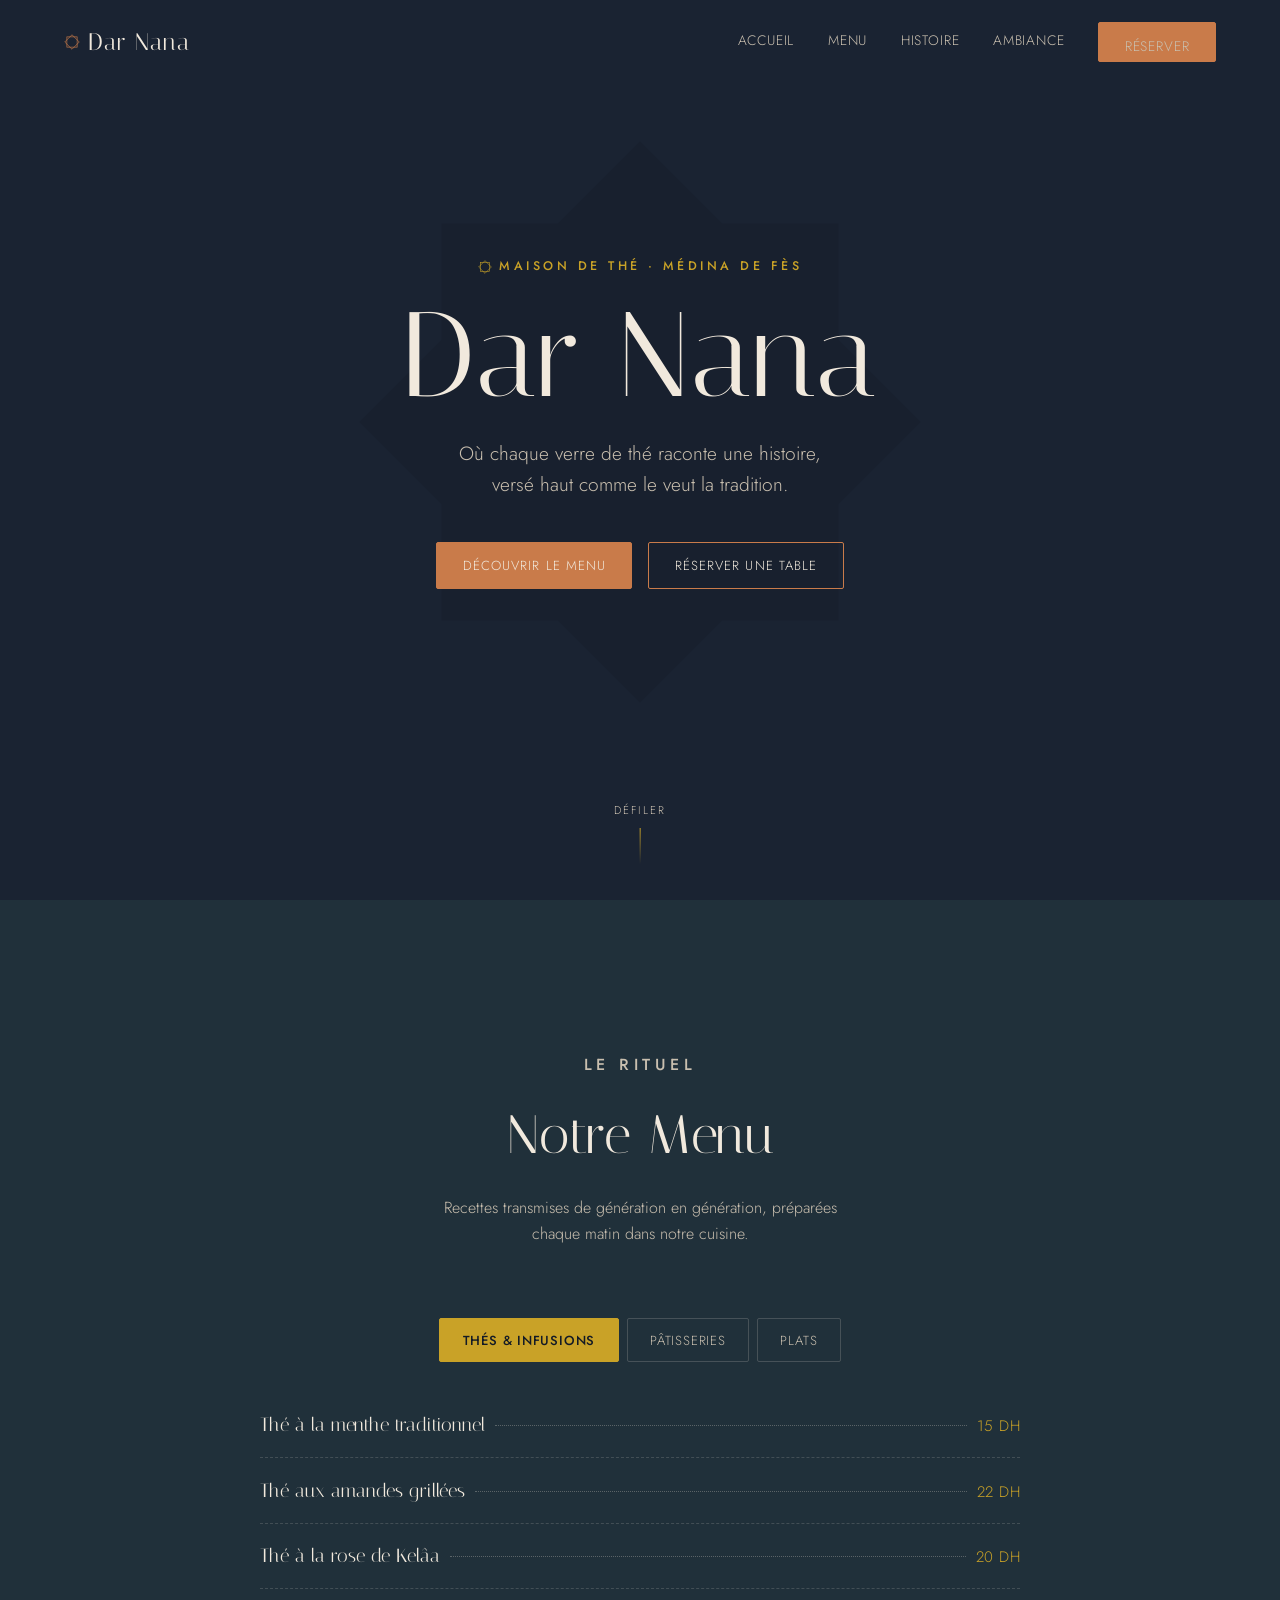
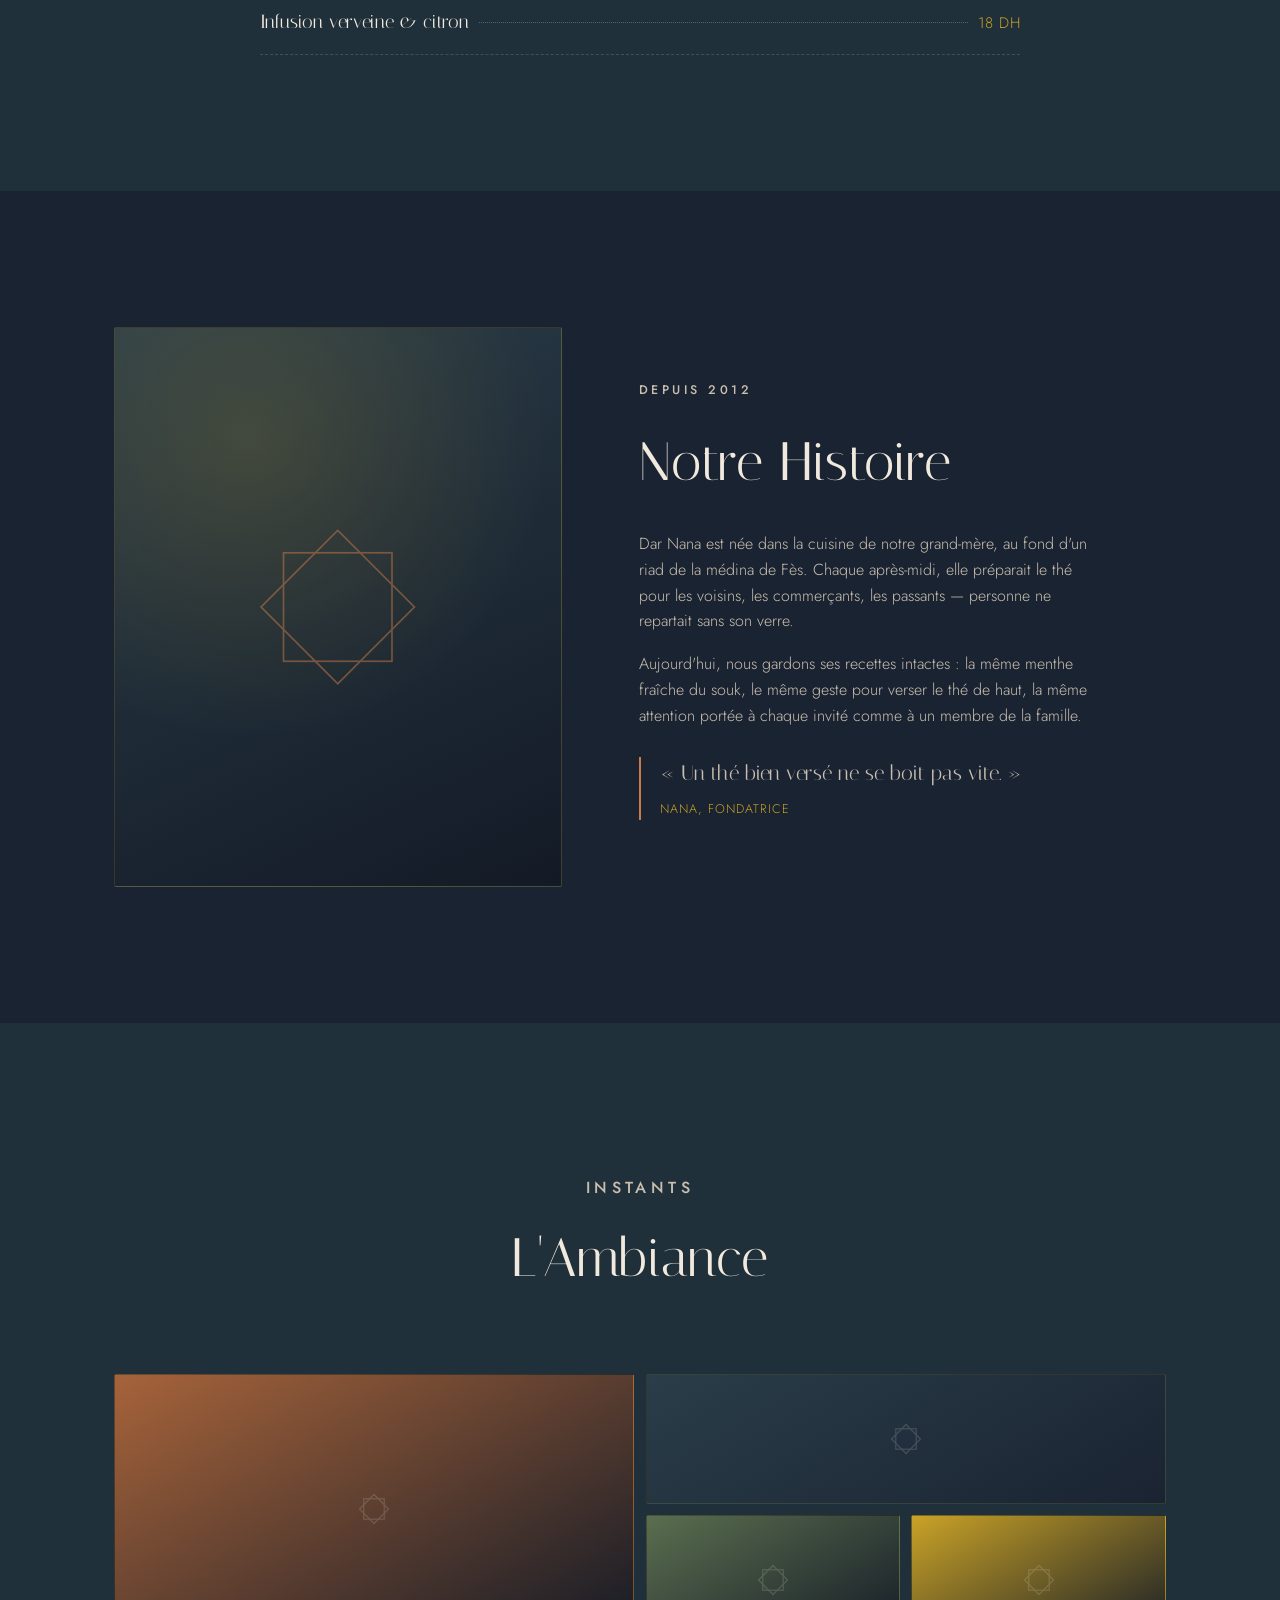
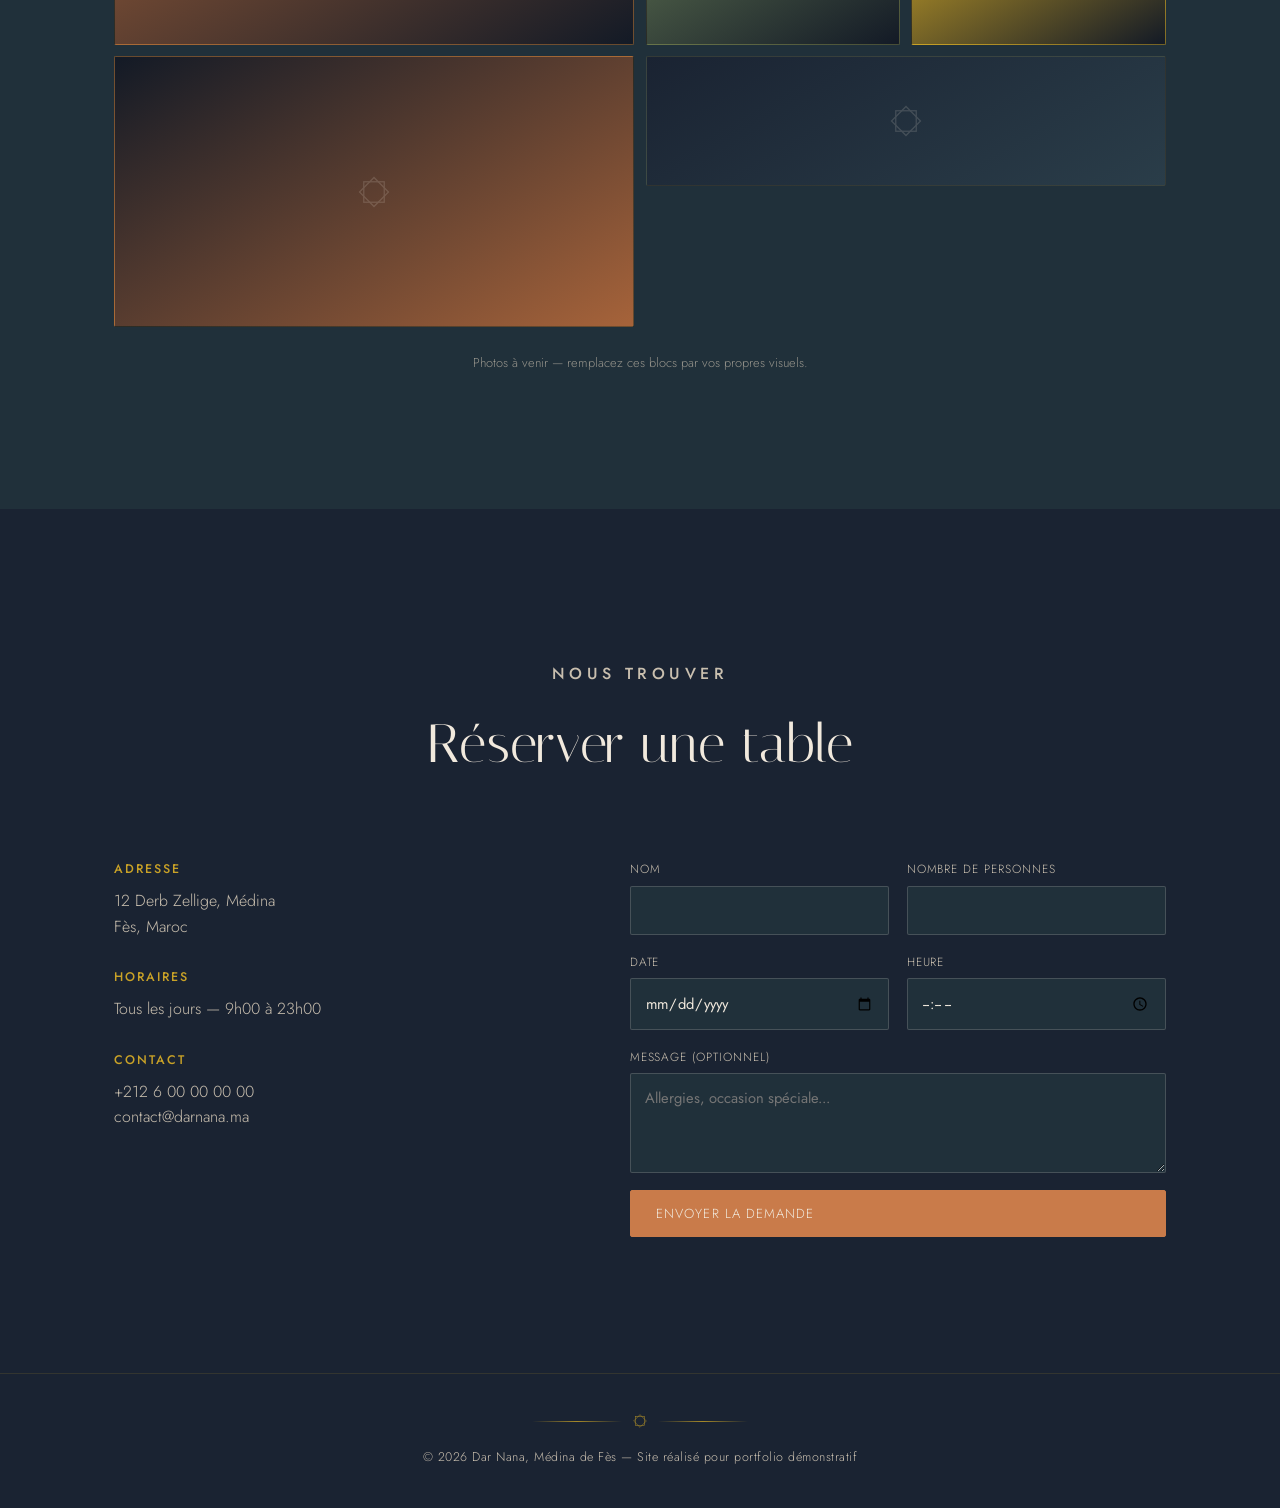
==== index.html @ 0805f4e6 "Rename Index.html to index.html" ====
<!DOCTYPE html>
<html lang="fr">
<head>
<meta charset="UTF-8">
<meta name="viewport" content="width=device-width, initial-scale=1.0">
<title>Dar Nana — Maison de thé, Fès</title>
<meta name="description" content="Dar Nana, maison de thé traditionnelle au cœur de la médina de Fès. Thés à la menthe, pâtisseries maison et plats marocains.">
<link rel="preconnect" href="https://fonts.googleapis.com">
<link rel="preconnect" href="https://fonts.gstatic.com" crossorigin>
<link href="https://fonts.googleapis.com/css2?family=Italiana&family=Jost:wght@300;400;500;600&display=swap" rel="stylesheet">
<link rel="stylesheet" href="cafe.css">
</head>
<body>

 
<svg width="0" height="0" style="position:absolute">
  <symbol id="star8" viewBox="0 0 100 100">
    <rect x="18" y="18" width="64" height="64"></rect>
    <rect x="18" y="18" width="64" height="64" transform="rotate(45 50 50)"></rect>
  </symbol>
</svg>

<header class="nav" id="nav">
  <a href="#accueil" class="nav__logo">
    <svg class="star8"><use href="#star8"></use></svg>
    Dar Nana
  </a>
  <nav class="nav__links" id="navLinks">
    <a href="#accueil">Accueil</a>
    <a href="#menu">Menu</a>
    <a href="#histoire">Histoire</a>
    <a href="#ambiance">Ambiance</a>
    <a href="#contact" class="btn btn--solid">Réserver</a>
  </nav>
  <button class="nav__toggle" id="navToggle" aria-label="Ouvrir le menu" aria-expanded="false">
    <span></span><span></span><span></span>
  </button>
</header>

<main>

  <!-- HERO -->
  <section class="hero" id="accueil">
    <svg class="hero__star"><use href="#star8"></use></svg>
    <div class="hero__content">
      <p class="eyebrow"><svg class="star8"><use href="#star8"></use></svg> Maison de thé · Médina de Fès</p>
      <h1>Dar Nana</h1>
      <p class="hero__sub">Où chaque verre de thé raconte une histoire, versé haut comme le veut la tradition.</p>
      <div class="hero__actions">
        <a href="#menu" class="btn btn--solid">Découvrir le menu</a>
        <a href="#contact" class="btn">Réserver une table</a>
      </div>
    </div>
    <div class="scroll-cue">
      <span>Défiler</span>
      <span class="scroll-cue__line"></span>
    </div>
  </section>

  <!-- MENU -->
  <section class="menu" id="menu">
    <div class="wrap">
      <div class="section-head reveal">
        <p class="eyebrow">Le Rituel</p>
        <h2>Notre Menu</h2>
        <p>Recettes transmises de génération en génération, préparées chaque matin dans notre cuisine.</p>
      </div>

      <div class="menu__tabs reveal" role="tablist">
        <button class="menu__tab is-active" data-tab="thes">Thés &amp; Infusions</button>
        <button class="menu__tab" data-tab="patisseries">Pâtisseries</button>
        <button class="menu__tab" data-tab="plats">Plats</button>
      </div>

      <div class="menu__panel is-active reveal" data-panel="thes">
        <div class="menu__item">
          <span class="menu__item-name">Thé à la menthe traditionnel</span>
          <span class="menu__item-leader"></span>
          <span class="menu__item-price">15 DH</span>
        </div>
        <div class="menu__item">
          <span class="menu__item-name">Thé aux amandes grillées</span>
          <span class="menu__item-leader"></span>
          <span class="menu__item-price">22 DH</span>
        </div>
        <div class="menu__item">
          <span class="menu__item-name">Thé à la rose de Kelâa</span>
          <span class="menu__item-leader"></span>
          <span class="menu__item-price">20 DH</span>
        </div>
        <div class="menu__item">
          <span class="menu__item-name">Infusion verveine &amp; citron</span>
          <span class="menu__item-leader"></span>
          <span class="menu__item-price">18 DH</span>
        </div>
      </div>

      <div class="menu__panel" data-panel="patisseries">
        <div class="menu__item">
          <span class="menu__item-name">Cornes de gazelle (x3)</span>
          <span class="menu__item-leader"></span>
          <span class="menu__item-price">25 DH</span>
        </div>
        <div class="menu__item">
          <span class="menu__item-name">Chebakia au miel</span>
          <span class="menu__item-leader"></span>
          <span class="menu__item-price">20 DH</span>
        </div>
        <div class="menu__item">
          <span class="menu__item-name">Sellou maison</span>
          <span class="menu__item-leader"></span>
          <span class="menu__item-price">22 DH</span>
        </div>
        <div class="menu__item">
          <span class="menu__item-name">Briouates aux amandes</span>
          <span class="menu__item-leader"></span>
          <span class="menu__item-price">24 DH</span>
        </div>
      </div>

      <div class="menu__panel" data-panel="plats">
        <div class="menu__item">
          <span class="menu__item-name">Tagine d'agneau aux pruneaux</span>
          <span class="menu__item-leader"></span>
          <span class="menu__item-price">95 DH</span>
          <span class="menu__item-desc">Mijoté lentement avec amandes et cannelle</span>
        </div>
        <div class="menu__item">
          <span class="menu__item-name">Pastilla au poulet</span>
          <span class="menu__item-leader"></span>
          <span class="menu__item-price">80 DH</span>
        </div>
        <div class="menu__item">
          <span class="menu__item-name">Couscous royal</span>
          <span class="menu__item-leader"></span>
          <span class="menu__item-price">90 DH</span>
          <span class="menu__item-desc">Disponible le vendredi</span>
        </div>
        <div class="menu__item">
          <span class="menu__item-name">Harira traditionnelle</span>
          <span class="menu__item-leader"></span>
          <span class="menu__item-price">35 DH</span>
        </div>
      </div>
    </div>
  </section>

  <!-- ABOUT -->
  <section class="about" id="histoire">
    <div class="wrap about__grid">
      <div class="about__art reveal">
        <svg class="star8"><use href="#star8"></use></svg>
      </div>
      <div class="reveal">
        <p class="eyebrow about__eyebrow">Depuis 2012</p>
        <h2>Notre Histoire</h2>
        <p>Dar Nana est née dans la cuisine de notre grand-mère, au fond d'un riad de la médina de Fès. Chaque après-midi, elle préparait le thé pour les voisins, les commerçants, les passants — personne ne repartait sans son verre.</p>
        <p>Aujourd'hui, nous gardons ses recettes intactes : la même menthe fraîche du souk, le même geste pour verser le thé de haut, la même attention portée à chaque invité comme à un membre de la famille.</p>
        <p class="about__quote">« Un thé bien versé ne se boit pas vite. »
          <span>Nana, fondatrice</span>
        </p>
      </div>
    </div>
  </section>

  <!-- GALLERY -->
  <section class="gallery" id="ambiance">
    <div class="wrap">
      <div class="section-head reveal">
        <p class="eyebrow">Instants</p>
        <h2>L'Ambiance</h2>
      </div>
      <div class="gallery__grid reveal">
        <div class="gallery__item gallery__item--1">
          <svg class="star8"><use href="#star8"></use></svg>
          <span class="gallery__caption">Le patio</span>
        </div>
        <div class="gallery__item gallery__item--2">
          <svg class="star8"><use href="#star8"></use></svg>
          <span class="gallery__caption">Service du thé</span>
        </div>
        <div class="gallery__item gallery__item--3">
          <svg class="star8"><use href="#star8"></use></svg>
          <span class="gallery__caption">Menthe fraîche</span>
        </div>
        <div class="gallery__item gallery__item--4">
          <svg class="star8"><use href="#star8"></use></svg>
          <span class="gallery__caption">Plateau de cuivre</span>
        </div>
        <div class="gallery__item gallery__item--5">
          <svg class="star8"><use href="#star8"></use></svg>
          <span class="gallery__caption">Coin lecture</span>
        </div>
        <div class="gallery__item gallery__item--6">
          <svg class="star8"><use href="#star8"></use></svg>
          <span class="gallery__caption">Pâtisseries du jour</span>
        </div>
      </div>
      <p class="gallery__note">Photos à venir — remplacez ces blocs par vos propres visuels.</p>
    </div>
  </section>

  <!-- CONTACT -->
  <section class="contact" id="contact">
    <div class="wrap">
      <div class="section-head reveal">
        <p class="eyebrow">Nous trouver</p>
        <h2>Réserver une table</h2>
      </div>
      <div class="contact__grid reveal">
        <div>
          <div class="info-row">
            <h3>Adresse</h3>
            <p>12 Derb Zellige, Médina<br>Fès, Maroc</p>
          </div>
          <div class="info-row">
            <h3>Horaires</h3>
            <p>Tous les jours — 9h00 à 23h00</p>
          </div>
          <div class="info-row">
            <h3>Contact</h3>
            <p>+212 6 00 00 00 00<br>contact@darnana.ma</p>
          </div>
        </div>

        <form class="form-grid" id="reserveForm">
          <div class="form-row">
            <div class="field">
              <label for="name">Nom</label>
              <input type="text" id="name" name="name" required>
            </div>
            <div class="field">
              <label for="guests">Nombre de personnes</label>
              <input type="number" id="guests" name="guests" min="1" max="20" required>
            </div>
          </div>
          <div class="form-row">
            <div class="field">
              <label for="date">Date</label>
              <input type="date" id="date" name="date" required>
            </div>
            <div class="field">
              <label for="time">Heure</label>
              <input type="time" id="time" name="time" required>
            </div>
          </div>
          <div class="field">
            <label for="message">Message (optionnel)</label>
            <textarea id="message" name="message" placeholder="Allergies, occasion spéciale..."></textarea>
          </div>
          <button type="submit" class="btn btn--solid">Envoyer la demande</button>
          <p class="form-msg" id="formMsg">Merci ! Votre demande a bien été reçue, nous vous recontacterons rapidement.</p>
        </form>
      </div>
    </div>
  </section>

</main>

<footer>
  <div class="star-divider">
    <svg class="star8"><use href="#star8"></use></svg>
  </div>
  <p>© 2026 Dar Nana, Médina de Fès — Site réalisé pour portfolio démonstratif</p>
</footer>

<script src="cafe.js"></script>
</body>
</html>
---- cafe.css ----
/* ============================================
   DAR NANA — Maison de thé, Fès
   Design system: riad de nuit — encre profonde,
   lanternes de cuivre, étoile zellige khatim.
   ============================================ */

:root {
  /* Color tokens */
  --ink: #1A2332;
  --ink-deep: #131A26;
  --surface: #20303A;
  --surface-light: #2A3D49;
  --cream: #F1E9DD;
  --cream-dim: #C9BFAF;
  --terracotta: #C97B4A;
  --terracotta-dim: #A6633A;
  --gold: #C9A227;
  --mint: #8FAE8B;

  /* Type tokens */
  --font-display: 'Italiana', serif;
  --font-body: 'Jost', sans-serif;

  /* Layout tokens */
  --max-w: 1180px;
  --gutter: clamp(1.25rem, 5vw, 4rem);
  --radius: 2px;

  /* Motion */
  --ease: cubic-bezier(0.22, 1, 0.36, 1);
}

/* ---------- Reset ---------- */
*, *::before, *::after { box-sizing: border-box; }
html { scroll-behavior: smooth; }
body, h1, h2, h3, p, figure { margin: 0; }
img { max-width: 100%; display: block; }
a { color: inherit; text-decoration: none; }
ul { list-style: none; margin: 0; padding: 0; }
button { font: inherit; cursor: pointer; }

@media (prefers-reduced-motion: reduce) {
  html { scroll-behavior: auto; }
  *, *::before, *::after { animation-duration: 0.01ms !important; transition-duration: 0.01ms !important; }
}

body {
  background: var(--ink);
  color: var(--cream);
  font-family: var(--font-body);
  font-weight: 300;
  line-height: 1.6;
  -webkit-font-smoothing: antialiased;
}

:focus-visible {
  outline: 2px solid var(--gold);
  outline-offset: 3px;
}

.wrap {
  max-width: var(--max-w);
  margin-inline: auto;
  padding-inline: var(--gutter);
}

.eyebrow {
  display: inline-flex;
  align-items: center;
  gap: 0.6em;
  font-size: 0.78rem;
  letter-spacing: 0.28em;
  text-transform: uppercase;
  color: var(--gold);
  font-weight: 500;
}

h1, h2, h3 {
  font-family: var(--font-display);
  font-weight: 400;
  letter-spacing: 0.01em;
}

h2 {
  font-size: clamp(2.1rem, 4.5vw, 3.4rem);
  color: var(--cream);
}

.section-head {
  text-align: center;
  margin-bottom: clamp(2.5rem, 6vw, 4.5rem);
}
.section-head .eyebrow { justify-content: center; margin-bottom: 0.9rem; }
.section-head p {
  max-width: 46ch;
  margin: 1rem auto 0;
  color: var(--cream-dim);
  font-size: 1rem;
}

/* ---------- Zellige star symbol ---------- */
.star8 {
  width: 14px;
  height: 14px;
  fill: none;
  stroke: currentColor;
  stroke-width: 4;
  flex-shrink: 0;
}

.star-divider {
  display: flex;
  align-items: center;
  justify-content: center;
  gap: 0.7rem;
  color: var(--gold);
  opacity: 0.8;
  margin: 0 auto;
}
.star-divider::before,
.star-divider::after {
  content: "";
  height: 1px;
  width: clamp(40px, 8vw, 90px);
  background: linear-gradient(90deg, transparent, currentColor, transparent);
}

/* ---------- Nav ---------- */
.nav {
  position: fixed;
  inset: 0 0 auto 0;
  z-index: 100;
  display: flex;
  align-items: center;
  justify-content: space-between;
  padding: 1.4rem var(--gutter);
  transition: background 0.4s var(--ease), padding 0.4s var(--ease), box-shadow 0.4s var(--ease);
}
.nav.is-scrolled {
  background: rgba(19, 26, 38, 0.92);
  backdrop-filter: blur(10px);
  padding-block: 0.9rem;
  box-shadow: 0 1px 0 rgba(201, 162, 39, 0.18);
}

.nav__logo {
  font-family: var(--font-display);
  font-size: 1.5rem;
  letter-spacing: 0.04em;
  display: flex;
  align-items: center;
  gap: 0.5rem;
  color: var(--cream);
}
.nav__logo .star8 { color: var(--terracotta); width: 16px; height: 16px; }

.nav__links {
  display: flex;
  align-items: center;
  gap: 2.1rem;
}
.nav__links a {
  font-size: 0.86rem;
  letter-spacing: 0.06em;
  text-transform: uppercase;
  color: var(--cream-dim);
  position: relative;
  padding-bottom: 4px;
  transition: color 0.3s;
}
.nav__links a:hover { color: var(--cream); }
.nav__links a::after {
  content: "";
  position: absolute;
  left: 0; right: 0; bottom: 0;
  height: 1px;
  background: var(--gold);
  transform: scaleX(0);
  transform-origin: right;
  transition: transform 0.35s var(--ease);
}
.nav__links a:hover::after { transform: scaleX(1); transform-origin: left; }

.btn {
  display: inline-flex;
  align-items: center;
  gap: 0.5rem;
  padding: 0.75rem 1.6rem;
  font-size: 0.82rem;
  letter-spacing: 0.08em;
  text-transform: uppercase;
  border: 1px solid var(--terracotta);
  color: var(--cream);
  background: transparent;
  border-radius: var(--radius);
  transition: background 0.35s var(--ease), color 0.35s var(--ease), border-color 0.35s var(--ease);
}
.btn:hover { background: var(--terracotta); }
.btn--solid {
  background: var(--terracotta);
  border-color: var(--terracotta);
}
.btn--solid:hover { background: var(--terracotta-dim); border-color: var(--terracotta-dim); }

.nav__toggle {
  display: none;
  flex-direction: column;
  gap: 5px;
  background: none;
  border: none;
  padding: 6px;
}
.nav__toggle span {
  width: 22px;
  height: 1.5px;
  background: var(--cream);
  transition: transform 0.3s, opacity 0.3s;
}
.nav.is-open .nav__toggle span:nth-child(1) { transform: translateY(6.5px) rotate(45deg); }
.nav.is-open .nav__toggle span:nth-child(2) { opacity: 0; }
.nav.is-open .nav__toggle span:nth-child(3) { transform: translateY(-6.5px) rotate(-45deg); }

/* ---------- Hero ---------- */
.hero {
  position: relative;
  min-height: 100vh;
  display: flex;
  flex-direction: column;
  align-items: center;
  justify-content: center;
  text-align: center;
  overflow: hidden;
  padding-top: 5rem;
}

.hero__star {
  position: absolute;
  width: min(70vw, 620px);
  height: min(70vw, 620px);
  color: var(--gold);
  opacity: 0.07;
  stroke-width: 1.2;
  animation: spin 90s linear infinite;
  pointer-events: none;
}
@keyframes spin { to { transform: rotate(360deg); } }

.hero__content { position: relative; z-index: 1; }
.hero .eyebrow { justify-content: center; margin-bottom: 1.4rem; }

.hero h1 {
  font-size: clamp(3.4rem, 11vw, 7.5rem);
  line-height: 0.95;
  color: var(--cream);
}

.hero__sub {
  margin: 1.6rem auto 2.6rem;
  max-width: 36ch;
  color: var(--cream-dim);
  font-size: clamp(1rem, 1.6vw, 1.2rem);
}

.hero__actions {
  display: flex;
  gap: 1rem;
  justify-content: center;
  flex-wrap: wrap;
}

.scroll-cue {
  position: absolute;
  bottom: clamp(1.5rem, 4vh, 3rem);
  left: 50%;
  transform: translateX(-50%);
  display: flex;
  flex-direction: column;
  align-items: center;
  gap: 0.5rem;
  font-size: 0.7rem;
  letter-spacing: 0.2em;
  text-transform: uppercase;
  color: var(--cream-dim);
}
.scroll-cue__line {
  width: 1px;
  height: 36px;
  background: linear-gradient(var(--gold), transparent);
  animation: pulse-line 2.4s ease-in-out infinite;
}
@keyframes pulse-line { 0%, 100% { opacity: 0.3; } 50% { opacity: 1; } }

/* ---------- Reveal ---------- */
.reveal {
  opacity: 0;
  transform: translateY(28px);
  transition: opacity 0.8s var(--ease), transform 0.8s var(--ease);
}
.reveal.is-visible { opacity: 1; transform: translateY(0); }

/* ---------- Sections ---------- */
section { padding-block: clamp(5rem, 11vw, 8.5rem); }

/* ---------- Menu ---------- */
.menu { background: var(--surface); }

.menu__tabs {
  display: flex;
  justify-content: center;
  gap: 0.5rem;
  flex-wrap: wrap;
  margin-bottom: 3rem;
}
.menu__tab {
  background: none;
  border: 1px solid rgba(241, 233, 221, 0.18);
  color: var(--cream-dim);
  padding: 0.65rem 1.4rem;
  font-size: 0.82rem;
  letter-spacing: 0.06em;
  text-transform: uppercase;
  border-radius: var(--radius);
  transition: all 0.3s var(--ease);
}
.menu__tab:hover { border-color: var(--gold); color: var(--cream); }
.menu__tab.is-active {
  background: var(--gold);
  border-color: var(--gold);
  color: var(--ink-deep);
  font-weight: 500;
}

.menu__panel {
  display: none;
  max-width: 760px;
  margin-inline: auto;
}
.menu__panel.is-active {
  display: grid;
  gap: 1.1rem;
  animation: fade-in 0.5s var(--ease);
}
@keyframes fade-in { from { opacity: 0; transform: translateY(8px); } to { opacity: 1; transform: translateY(0); } }

.menu__item {
  display: flex;
  align-items: baseline;
  gap: 0.6rem;
  padding-bottom: 1.05rem;
  border-bottom: 1px dashed rgba(241, 233, 221, 0.16);
}
.menu__item-name {
  font-family: var(--font-display);
  font-size: 1.18rem;
  color: var(--cream);
}
.menu__item-leader {
  flex: 1;
  border-bottom: 1px dotted rgba(241, 233, 221, 0.28);
  transform: translateY(-5px);
}
.menu__item-price {
  font-size: 0.95rem;
  color: var(--gold);
  letter-spacing: 0.03em;
  white-space: nowrap;
}
.menu__item-desc {
  flex-basis: 100%;
  font-size: 0.85rem;
  color: var(--cream-dim);
  margin-top: -0.5rem;
}

/* ---------- About ---------- */
.about__grid {
  display: grid;
  grid-template-columns: 0.85fr 1fr;
  gap: clamp(2rem, 6vw, 5rem);
  align-items: center;
}

.about__art {
  position: relative;
  aspect-ratio: 4 / 5;
  border-radius: var(--radius);
  background:
    radial-gradient(circle at 30% 20%, rgba(201, 162, 39, 0.18), transparent 55%),
    linear-gradient(155deg, var(--surface-light), var(--ink-deep));
  display: flex;
  align-items: center;
  justify-content: center;
  border: 1px solid rgba(201, 162, 39, 0.22);
}
.about__art .star8 {
  width: 38%;
  height: 38%;
  color: var(--terracotta);
  opacity: 0.5;
  stroke-width: 1;
}

.about__eyebrow { margin-bottom: 1rem; }
.about h2 { margin-bottom: 1.6rem; }
.about p {
  color: var(--cream-dim);
  margin-bottom: 1.1rem;
  max-width: 52ch;
}
.about__quote {
  margin-top: 1.8rem;
  padding-left: 1.2rem;
  border-left: 2px solid var(--terracotta);
  font-family: var(--font-display);
  font-size: 1.3rem;
  color: var(--cream);
  font-style: normal;
}
.about__quote span {
  display: block;
  margin-top: 0.6rem;
  font-family: var(--font-body);
  font-size: 0.78rem;
  letter-spacing: 0.08em;
  text-transform: uppercase;
  color: var(--gold);
}

/* ---------- Gallery ---------- */
.gallery { background: var(--surface); }
.gallery__grid {
  display: grid;
  grid-template-columns: repeat(4, 1fr);
  grid-auto-rows: 130px;
  grid-auto-flow: dense;
  gap: 0.7rem;
}
.gallery__item {
  position: relative;
  overflow: hidden;
  border-radius: var(--radius);
  display: flex;
  align-items: center;
  justify-content: center;
  border: 1px solid rgba(201, 162, 39, 0.12);
}
.gallery__item .star8 {
  width: 32px; height: 32px;
  color: var(--cream);
  opacity: 0.16;
  transition: transform 0.6s var(--ease), opacity 0.6s var(--ease);
}
.gallery__item:hover .star8 { transform: rotate(45deg) scale(1.25); opacity: 0.3; }

.gallery__item--1 { grid-column: span 2; grid-row: span 2; background: linear-gradient(150deg, var(--terracotta-dim), var(--ink-deep)); }
.gallery__item--2 { grid-column: span 2; background: linear-gradient(150deg, var(--surface-light), var(--ink)); }
.gallery__item--3 { grid-column: span 1; background: linear-gradient(150deg, #5B6E4F, var(--ink-deep)); }
.gallery__item--4 { grid-column: span 1; background: linear-gradient(150deg, var(--gold), var(--ink-deep)); }
.gallery__item--5 { grid-column: span 2; grid-row: span 2; background: linear-gradient(150deg, var(--ink-deep), var(--terracotta-dim)); }
.gallery__item--6 { grid-column: span 2; background: linear-gradient(150deg, var(--ink), var(--surface-light)); }

.gallery__caption {
  position: absolute;
  bottom: 0.7rem;
  left: 0.9rem;
  font-size: 0.74rem;
  letter-spacing: 0.06em;
  text-transform: uppercase;
  color: var(--cream-dim);
  opacity: 0;
  transform: translateY(6px);
  transition: all 0.35s var(--ease);
}
.gallery__item:hover .gallery__caption { opacity: 1; transform: translateY(0); }

.gallery__note {
  text-align: center;
  margin-top: 1.6rem;
  font-size: 0.8rem;
  color: var(--cream-dim);
  opacity: 0.7;
}

/* ---------- Contact ---------- */
.contact__grid {
  display: grid;
  grid-template-columns: 0.9fr 1.1fr;
  gap: clamp(2rem, 6vw, 5rem);
}

.info-row { margin-bottom: 1.8rem; }
.info-row h3 {
  font-size: 0.78rem;
  letter-spacing: 0.16em;
  text-transform: uppercase;
  color: var(--gold);
  font-family: var(--font-body);
  font-weight: 500;
  margin-bottom: 0.5rem;
}
.info-row p { color: var(--cream-dim); }

.form-grid { display: grid; gap: 1.1rem; }
.form-row { display: grid; grid-template-columns: 1fr 1fr; gap: 1.1rem; }
.field { display: flex; flex-direction: column; gap: 0.4rem; }
.field label {
  font-size: 0.74rem;
  letter-spacing: 0.08em;
  text-transform: uppercase;
  color: var(--cream-dim);
}
.field input, .field textarea {
  background: var(--surface);
  border: 1px solid rgba(241, 233, 221, 0.18);
  border-radius: var(--radius);
  padding: 0.8rem 0.9rem;
  color: var(--cream);
  font-family: var(--font-body);
  font-size: 0.92rem;
  transition: border-color 0.3s;
}
.field input:focus, .field textarea:focus {
  border-color: var(--gold);
  outline: none;
}
.field textarea { resize: vertical; min-height: 100px; }

.form-msg {
  margin-top: 1rem;
  font-size: 0.86rem;
  color: var(--mint);
  display: none;
}
.form-msg.is-shown { display: block; animation: fade-in 0.4s var(--ease); }

/* ---------- Footer ---------- */
footer {
  padding-block: 2.5rem;
  text-align: center;
  border-top: 1px solid rgba(201, 162, 39, 0.14);
}
footer .star-divider { margin-bottom: 1.2rem; }
footer p { font-size: 0.78rem; color: var(--cream-dim); letter-spacing: 0.04em; }

/* ---------- Responsive ---------- */
@media (max-width: 900px) {
  .about__grid, .contact__grid { grid-template-columns: 1fr; }
  .about__art { aspect-ratio: 16/9; }
  .gallery__grid { grid-template-columns: repeat(2, 1fr); }
  .gallery__item--1, .gallery__item--5 { grid-column: span 2; }
}

@media (max-width: 768px) {
  .nav__links {
    position: fixed;
    inset: 0 0 auto 0;
    flex-direction: column;
    background: var(--ink-deep);
    padding: 6rem 2rem 2.5rem;
    transform: translateY(-105%);
    transition: transform 0.45s var(--ease);
    gap: 1.6rem;
  }
  .nav.is-open .nav__links { transform: translateY(0); }
  .nav__toggle { display: flex; }
  .nav__links .btn { width: 100%; justify-content: center; }
  .form-row { grid-template-columns: 1fr; }
}

@media (max-width: 480px) {
  .menu__item { flex-wrap: wrap; }
  .menu__item-leader { display: none; }
}
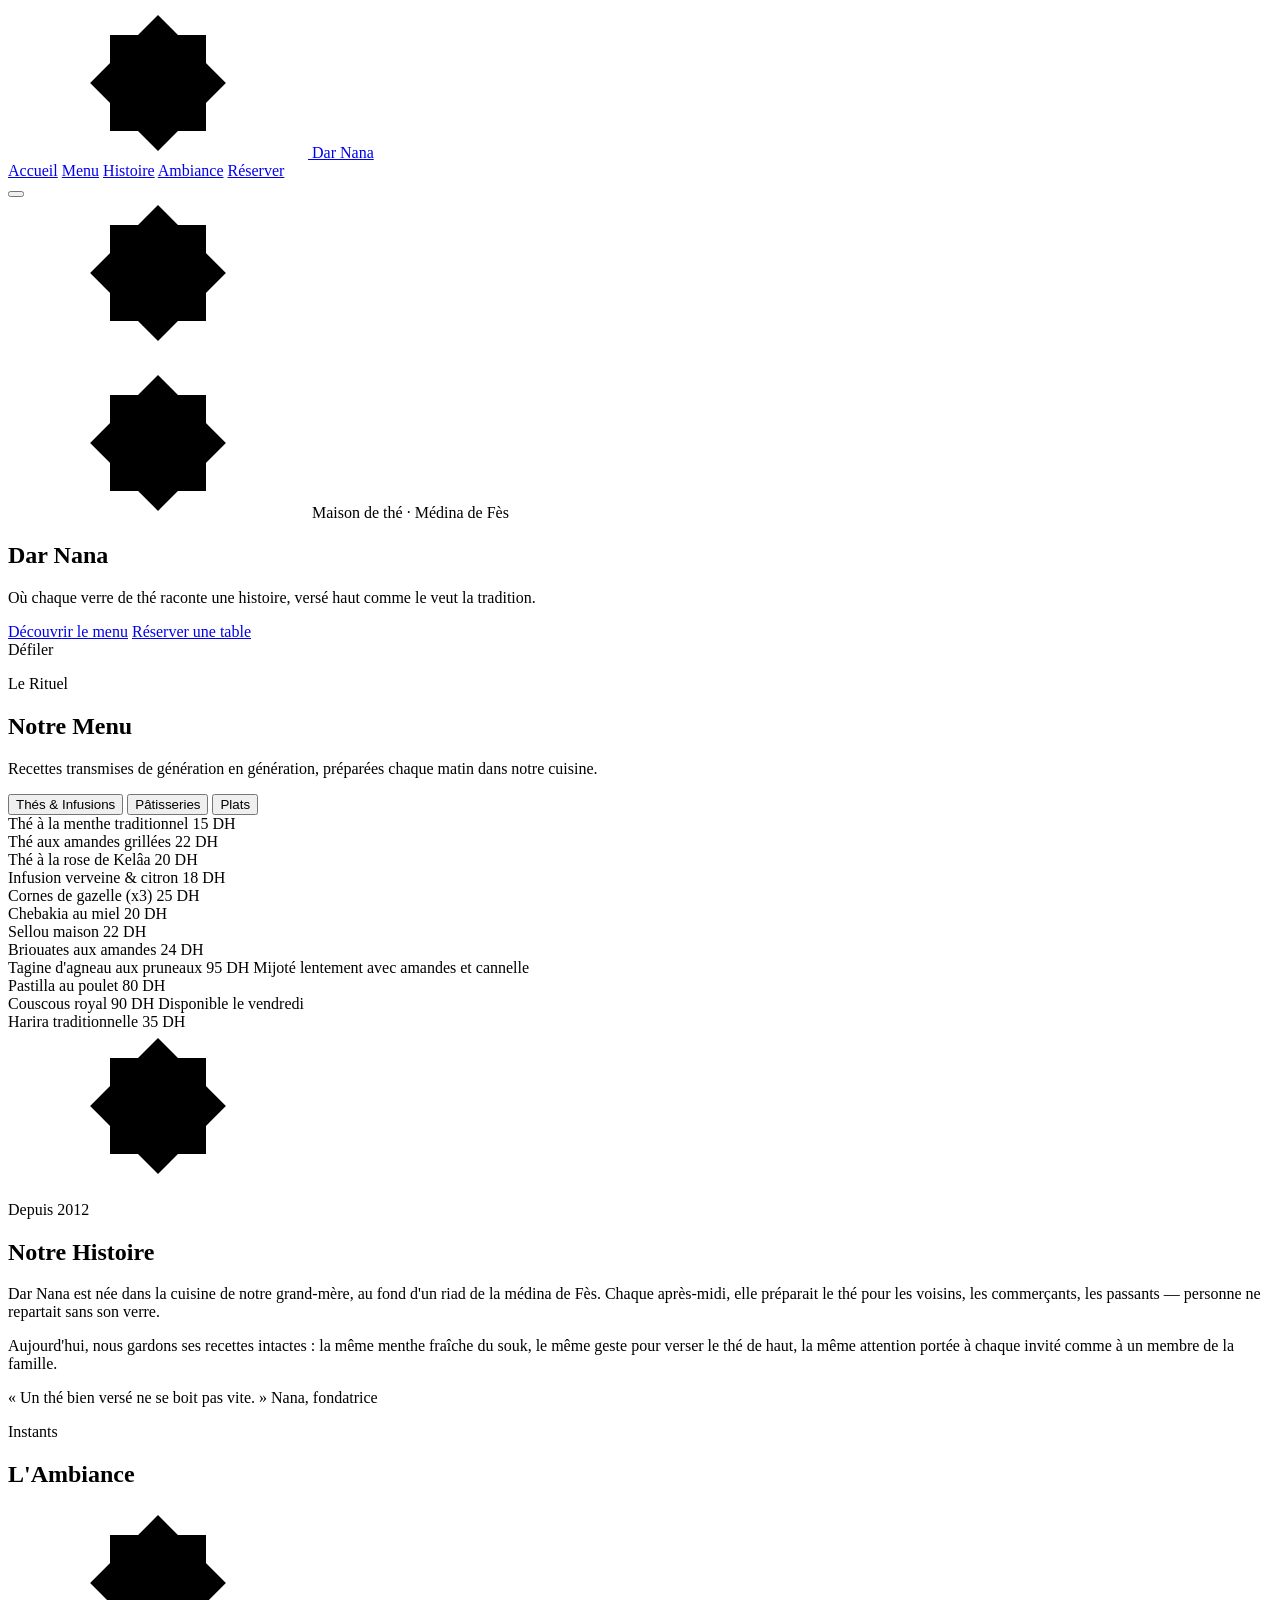
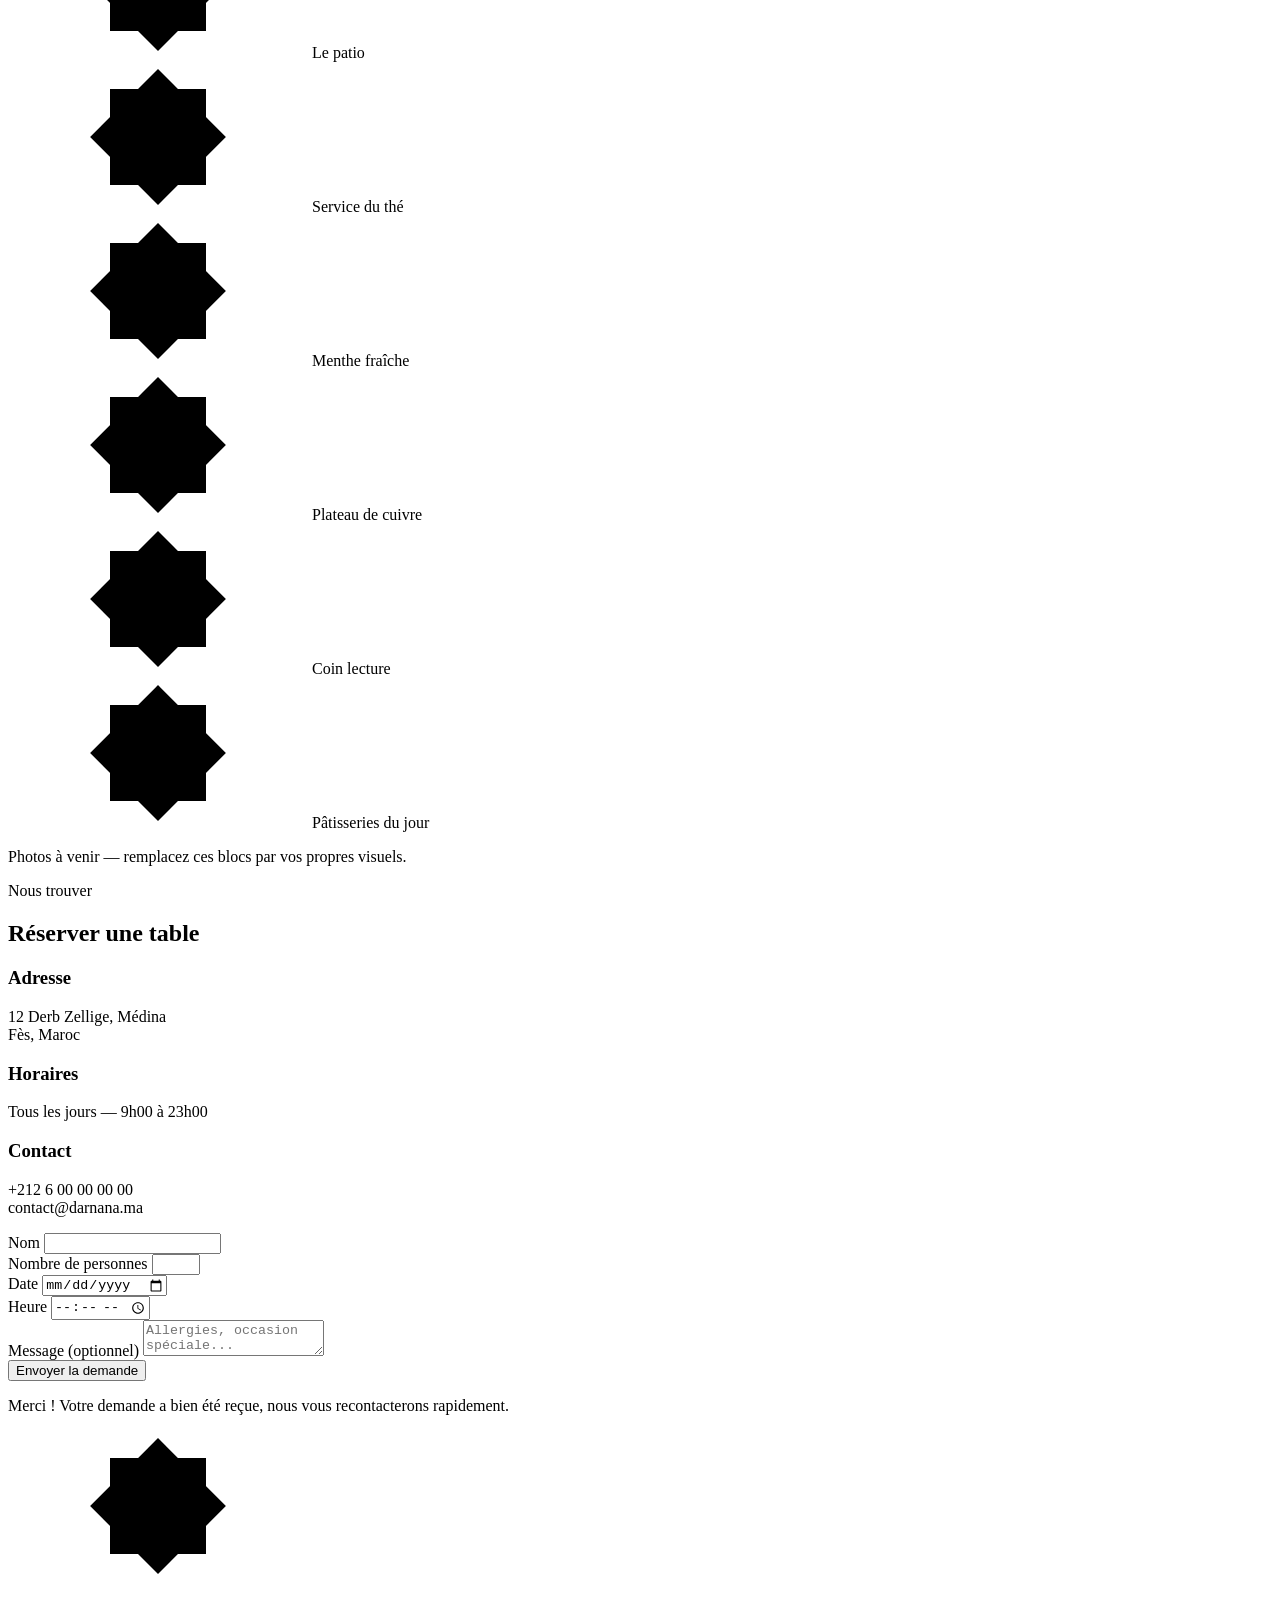
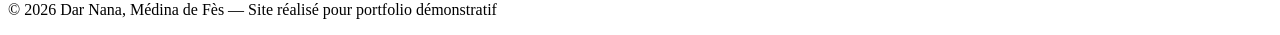
==== commit 4c48257d: "Update index.html" ====
--- a/index.html
+++ b/index.html
@@ -8,11 +8,11 @@
 <link rel="preconnect" href="https://fonts.googleapis.com">
 <link rel="preconnect" href="https://fonts.gstatic.com" crossorigin>
 <link href="https://fonts.googleapis.com/css2?family=Italiana&family=Jost:wght@300;400;500;600&display=swap" rel="stylesheet">
-<link rel="stylesheet" href="cafe.css">
+<link rel="stylesheet" href="css/style.css">
 </head>
 <body>
 
- 
+<!-- Symbole étoile zellige (khatim), réutilisé dans tout le site -->
 <svg width="0" height="0" style="position:absolute">
   <symbol id="star8" viewBox="0 0 100 100">
     <rect x="18" y="18" width="64" height="64"></rect>
@@ -264,6 +264,6 @@
   <p>© 2026 Dar Nana, Médina de Fès — Site réalisé pour portfolio démonstratif</p>
 </footer>
 
-<script src="cafe.js"></script>
+<script src="js/script.js"></script>
 </body>
 </html>
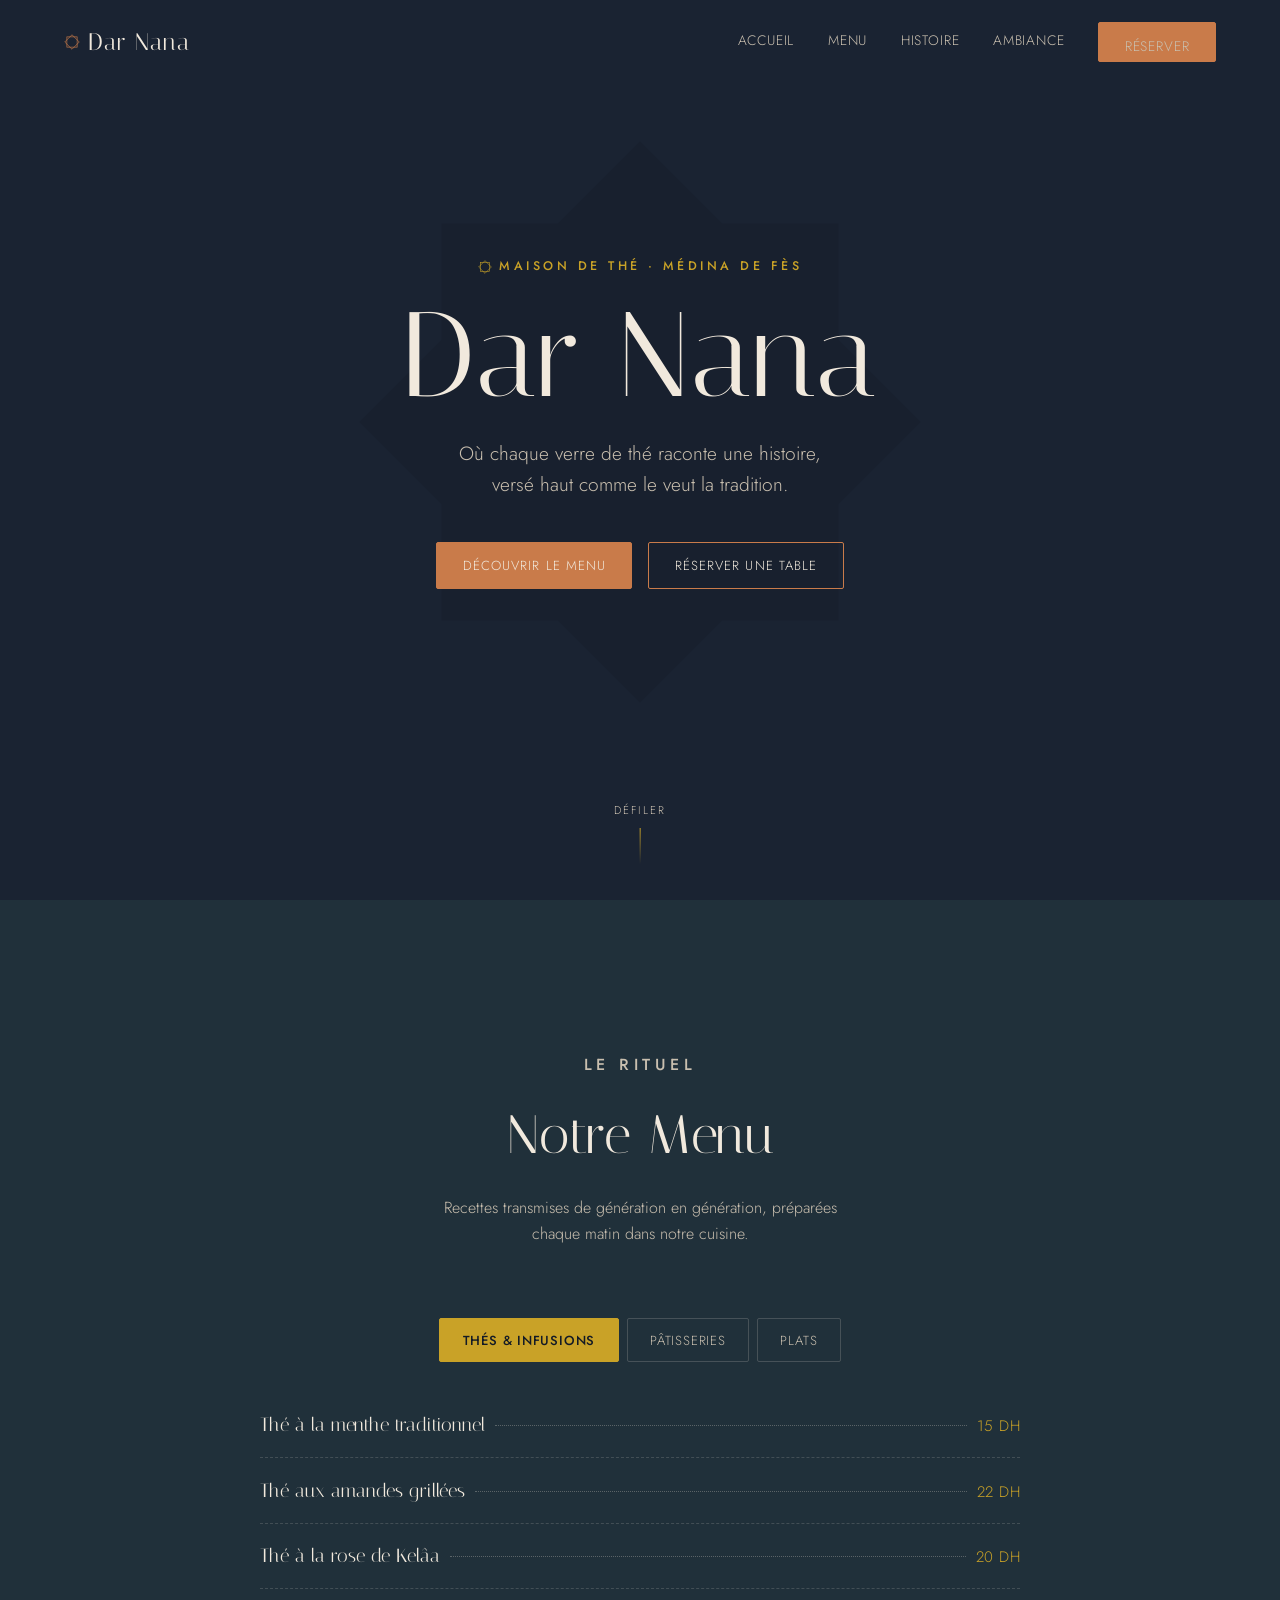
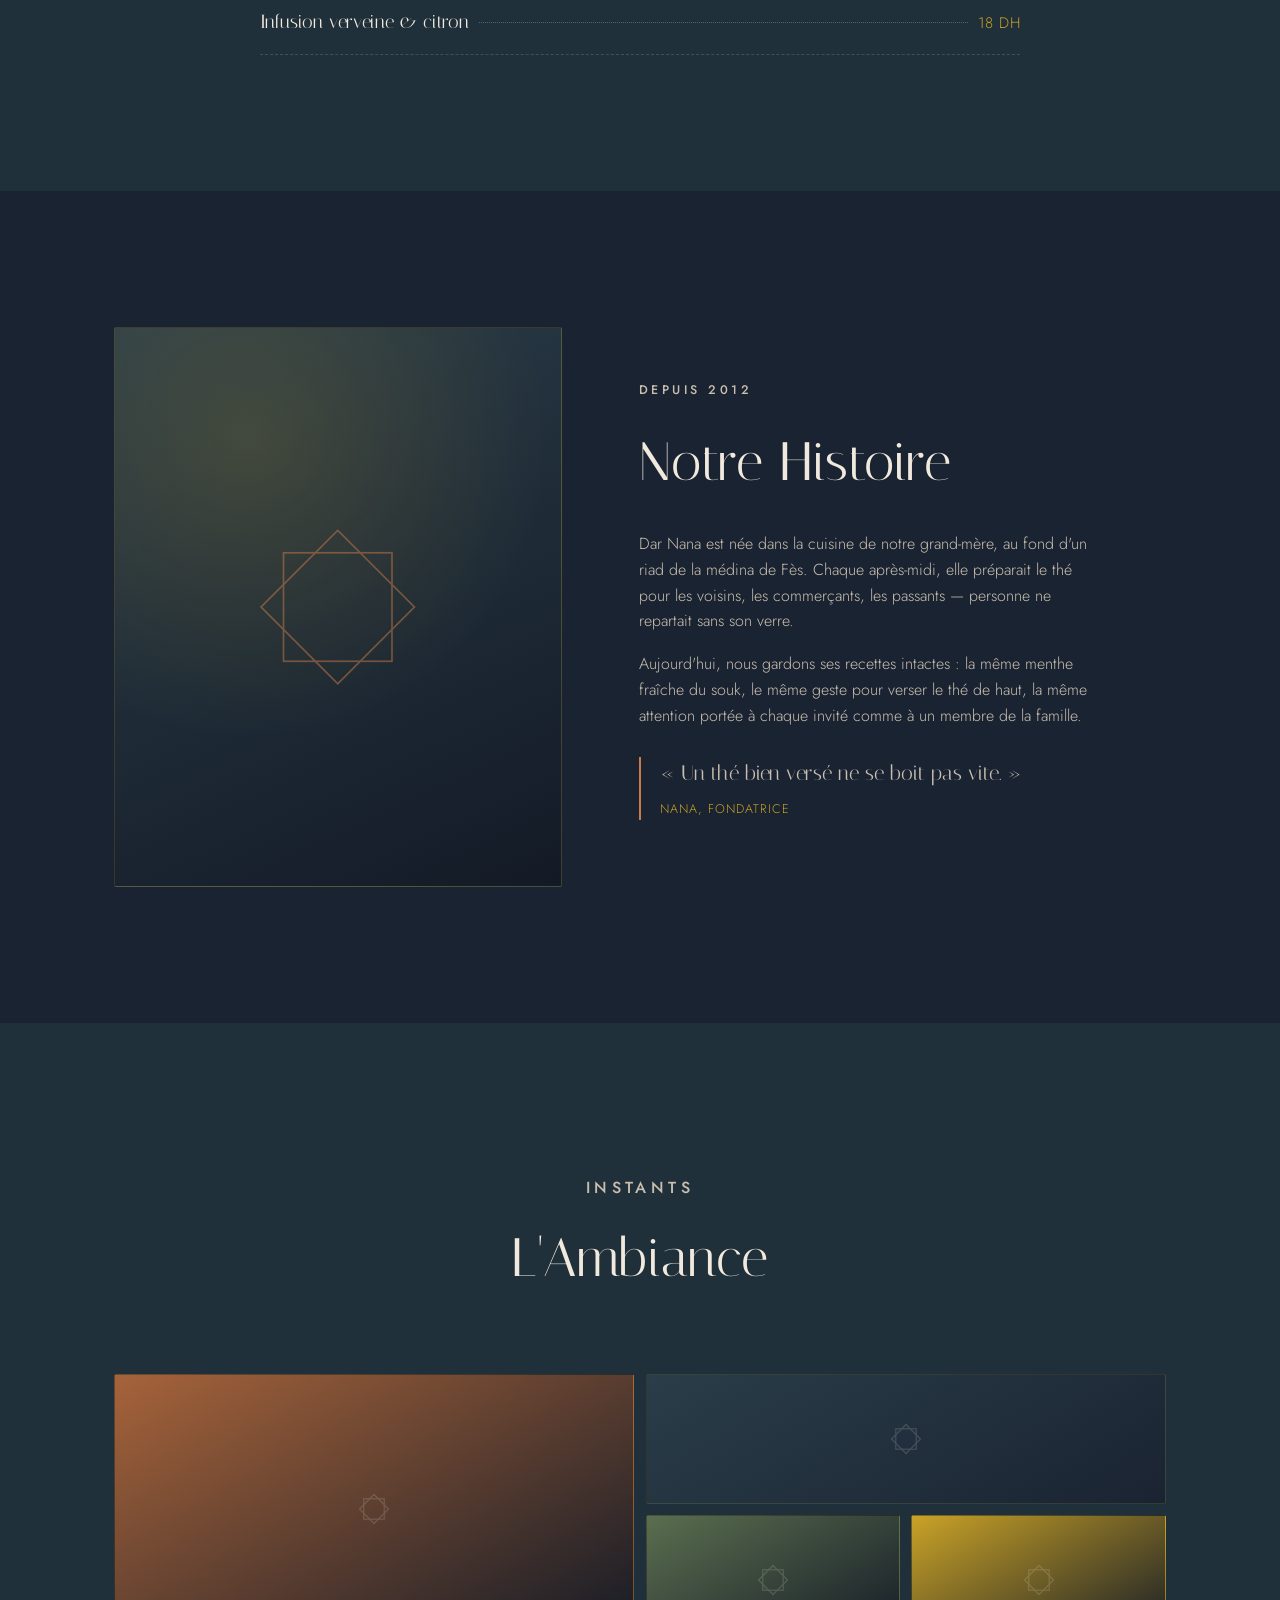
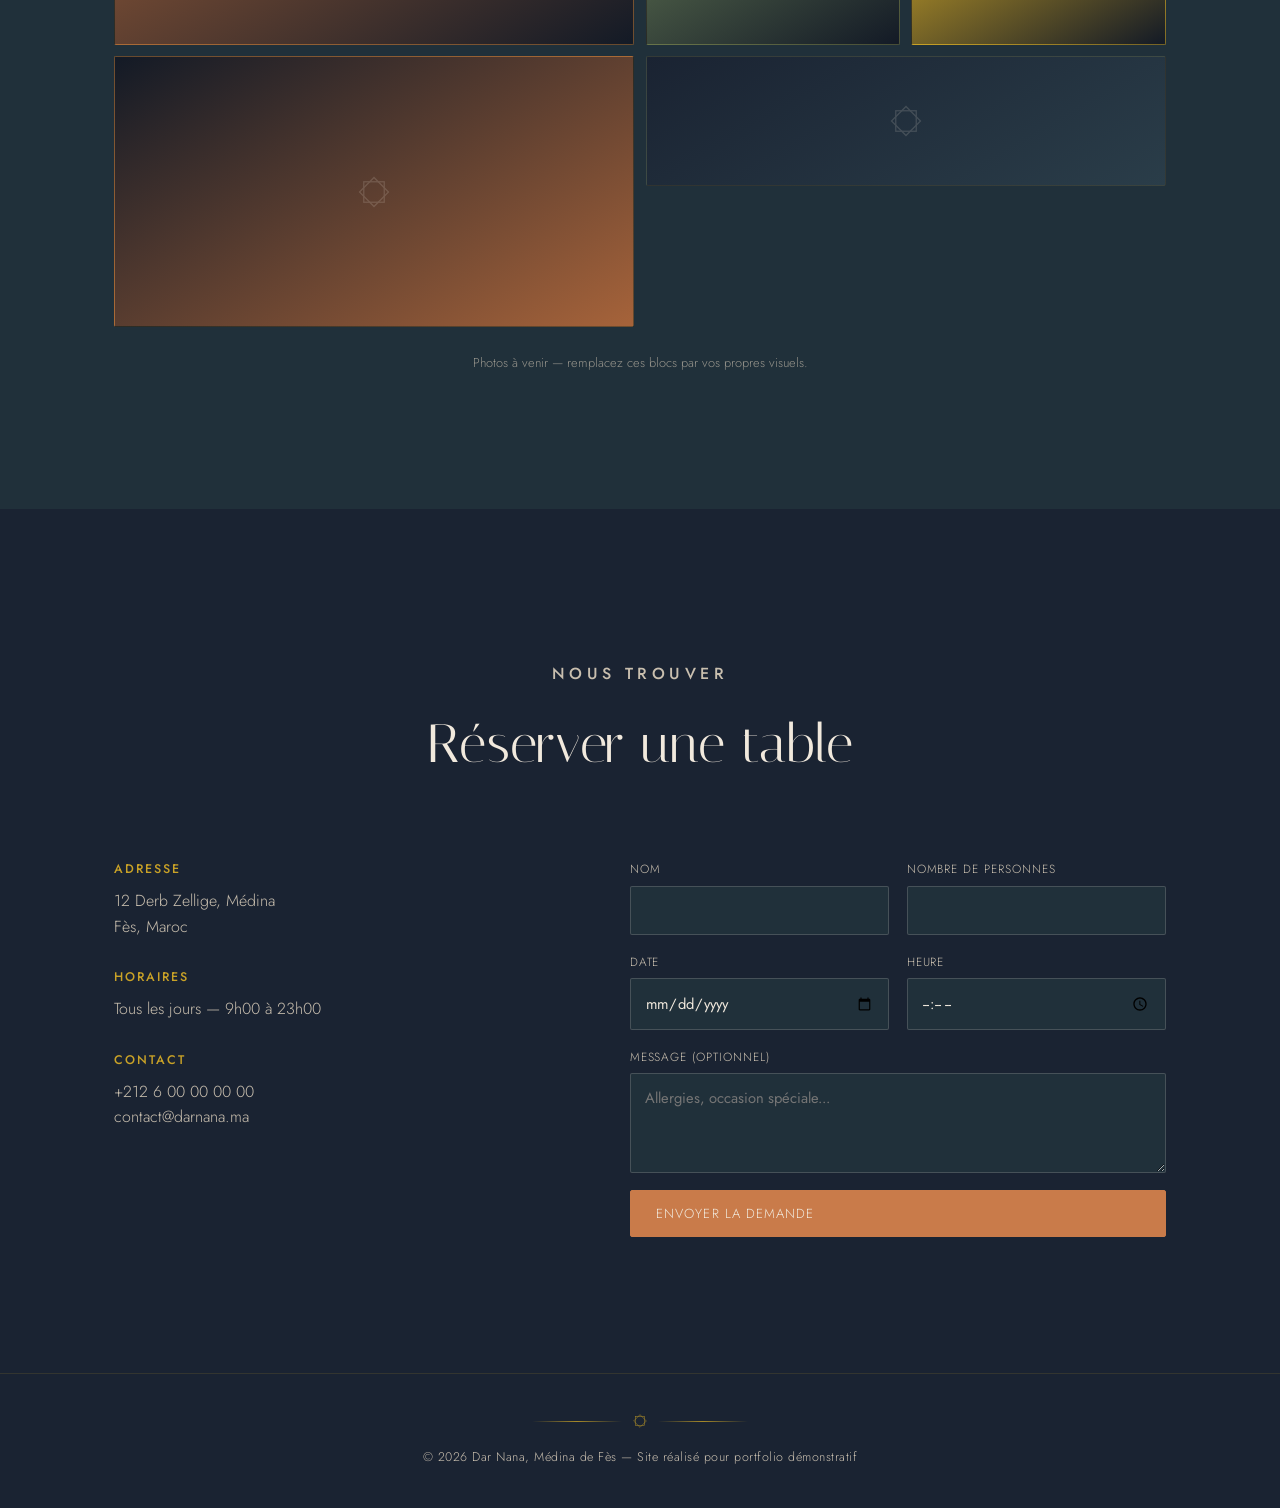
==== commit d6971a48: "Update index.html" ====
--- a/index.html
+++ b/index.html
@@ -8,7 +8,7 @@
 <link rel="preconnect" href="https://fonts.googleapis.com">
 <link rel="preconnect" href="https://fonts.gstatic.com" crossorigin>
 <link href="https://fonts.googleapis.com/css2?family=Italiana&family=Jost:wght@300;400;500;600&display=swap" rel="stylesheet">
-<link rel="stylesheet" href="css/style.css">
+<link rel="stylesheet" href=" style.css">
 </head>
 <body>
 
@@ -264,6 +264,6 @@
   <p>© 2026 Dar Nana, Médina de Fès — Site réalisé pour portfolio démonstratif</p>
 </footer>
 
-<script src="js/script.js"></script>
+<script src="cafe.js"></script>
 </body>
 </html>
--- a/style.css
+++ b/style.css
@@ -0,0 +1,573 @@
+  /* ============================================
+   DAR NANA — Maison de thé, Fès
+   Design system: riad de nuit — encre profonde,
+   lanternes de cuivre, étoile zellige khatim.
+   ============================================ */
+
+:root {
+  /* Color tokens */
+  --ink: #1A2332;
+  --ink-deep: #131A26;
+  --surface: #20303A;
+  --surface-light: #2A3D49;
+  --cream: #F1E9DD;
+  --cream-dim: #C9BFAF;
+  --terracotta: #C97B4A;
+  --terracotta-dim: #A6633A;
+  --gold: #C9A227;
+  --mint: #8FAE8B;
+
+  /* Type tokens */
+  --font-display: 'Italiana', serif;
+  --font-body: 'Jost', sans-serif;
+
+  /* Layout tokens */
+  --max-w: 1180px;
+  --gutter: clamp(1.25rem, 5vw, 4rem);
+  --radius: 2px;
+
+  /* Motion */
+  --ease: cubic-bezier(0.22, 1, 0.36, 1);
+}
+
+/* ---------- Reset ---------- */
+*, *::before, *::after { box-sizing: border-box; }
+html { scroll-behavior: smooth; }
+body, h1, h2, h3, p, figure { margin: 0; }
+img { max-width: 100%; display: block; }
+a { color: inherit; text-decoration: none; }
+ul { list-style: none; margin: 0; padding: 0; }
+button { font: inherit; cursor: pointer; }
+
+@media (prefers-reduced-motion: reduce) {
+  html { scroll-behavior: auto; }
+  *, *::before, *::after { animation-duration: 0.01ms !important; transition-duration: 0.01ms !important; }
+}
+
+body {
+  background: var(--ink);
+  color: var(--cream);
+  font-family: var(--font-body);
+  font-weight: 300;
+  line-height: 1.6;
+  -webkit-font-smoothing: antialiased;
+}
+
+:focus-visible {
+  outline: 2px solid var(--gold);
+  outline-offset: 3px;
+}
+
+.wrap {
+  max-width: var(--max-w);
+  margin-inline: auto;
+  padding-inline: var(--gutter);
+}
+
+.eyebrow {
+  display: inline-flex;
+  align-items: center;
+  gap: 0.6em;
+  font-size: 0.78rem;
+  letter-spacing: 0.28em;
+  text-transform: uppercase;
+  color: var(--gold);
+  font-weight: 500;
+}
+
+h1, h2, h3 {
+  font-family: var(--font-display);
+  font-weight: 400;
+  letter-spacing: 0.01em;
+}
+
+h2 {
+  font-size: clamp(2.1rem, 4.5vw, 3.4rem);
+  color: var(--cream);
+}
+
+.section-head {
+  text-align: center;
+  margin-bottom: clamp(2.5rem, 6vw, 4.5rem);
+}
+.section-head .eyebrow { justify-content: center; margin-bottom: 0.9rem; }
+.section-head p {
+  max-width: 46ch;
+  margin: 1rem auto 0;
+  color: var(--cream-dim);
+  font-size: 1rem;
+}
+
+/* ---------- Zellige star symbol ---------- */
+.star8 {
+  width: 14px;
+  height: 14px;
+  fill: none;
+  stroke: currentColor;
+  stroke-width: 4;
+  flex-shrink: 0;
+}
+
+.star-divider {
+  display: flex;
+  align-items: center;
+  justify-content: center;
+  gap: 0.7rem;
+  color: var(--gold);
+  opacity: 0.8;
+  margin: 0 auto;
+}
+.star-divider::before,
+.star-divider::after {
+  content: "";
+  height: 1px;
+  width: clamp(40px, 8vw, 90px);
+  background: linear-gradient(90deg, transparent, currentColor, transparent);
+}
+
+/* ---------- Nav ---------- */
+.nav {
+  position: fixed;
+  inset: 0 0 auto 0;
+  z-index: 100;
+  display: flex;
+  align-items: center;
+  justify-content: space-between;
+  padding: 1.4rem var(--gutter);
+  transition: background 0.4s var(--ease), padding 0.4s var(--ease), box-shadow 0.4s var(--ease);
+}
+.nav.is-scrolled {
+  background: rgba(19, 26, 38, 0.92);
+  backdrop-filter: blur(10px);
+  padding-block: 0.9rem;
+  box-shadow: 0 1px 0 rgba(201, 162, 39, 0.18);
+}
+
+.nav__logo {
+  font-family: var(--font-display);
+  font-size: 1.5rem;
+  letter-spacing: 0.04em;
+  display: flex;
+  align-items: center;
+  gap: 0.5rem;
+  color: var(--cream);
+}
+.nav__logo .star8 { color: var(--terracotta); width: 16px; height: 16px; }
+
+.nav__links {
+  display: flex;
+  align-items: center;
+  gap: 2.1rem;
+}
+.nav__links a {
+  font-size: 0.86rem;
+  letter-spacing: 0.06em;
+  text-transform: uppercase;
+  color: var(--cream-dim);
+  position: relative;
+  padding-bottom: 4px;
+  transition: color 0.3s;
+}
+.nav__links a:hover { color: var(--cream); }
+.nav__links a::after {
+  content: "";
+  position: absolute;
+  left: 0; right: 0; bottom: 0;
+  height: 1px;
+  background: var(--gold);
+  transform: scaleX(0);
+  transform-origin: right;
+  transition: transform 0.35s var(--ease);
+}
+.nav__links a:hover::after { transform: scaleX(1); transform-origin: left; }
+
+.btn {
+  display: inline-flex;
+  align-items: center;
+  gap: 0.5rem;
+  padding: 0.75rem 1.6rem;
+  font-size: 0.82rem;
+  letter-spacing: 0.08em;
+  text-transform: uppercase;
+  border: 1px solid var(--terracotta);
+  color: var(--cream);
+  background: transparent;
+  border-radius: var(--radius);
+  transition: background 0.35s var(--ease), color 0.35s var(--ease), border-color 0.35s var(--ease);
+}
+.btn:hover { background: var(--terracotta); }
+.btn--solid {
+  background: var(--terracotta);
+  border-color: var(--terracotta);
+}
+.btn--solid:hover { background: var(--terracotta-dim); border-color: var(--terracotta-dim); }
+
+.nav__toggle {
+  display: none;
+  flex-direction: column;
+  gap: 5px;
+  background: none;
+  border: none;
+  padding: 6px;
+}
+.nav__toggle span {
+  width: 22px;
+  height: 1.5px;
+  background: var(--cream);
+  transition: transform 0.3s, opacity 0.3s;
+}
+.nav.is-open .nav__toggle span:nth-child(1) { transform: translateY(6.5px) rotate(45deg); }
+.nav.is-open .nav__toggle span:nth-child(2) { opacity: 0; }
+.nav.is-open .nav__toggle span:nth-child(3) { transform: translateY(-6.5px) rotate(-45deg); }
+
+/* ---------- Hero ---------- */
+.hero {
+  position: relative;
+  min-height: 100vh;
+  display: flex;
+  flex-direction: column;
+  align-items: center;
+  justify-content: center;
+  text-align: center;
+  overflow: hidden;
+  padding-top: 5rem;
+}
+
+.hero__star {
+  position: absolute;
+  width: min(70vw, 620px);
+  height: min(70vw, 620px);
+  color: var(--gold);
+  opacity: 0.07;
+  stroke-width: 1.2;
+  animation: spin 90s linear infinite;
+  pointer-events: none;
+}
+@keyframes spin { to { transform: rotate(360deg); } }
+
+.hero__content { position: relative; z-index: 1; }
+.hero .eyebrow { justify-content: center; margin-bottom: 1.4rem; }
+
+.hero h1 {
+  font-size: clamp(3.4rem, 11vw, 7.5rem);
+  line-height: 0.95;
+  color: var(--cream);
+}
+
+.hero__sub {
+  margin: 1.6rem auto 2.6rem;
+  max-width: 36ch;
+  color: var(--cream-dim);
+  font-size: clamp(1rem, 1.6vw, 1.2rem);
+}
+
+.hero__actions {
+  display: flex;
+  gap: 1rem;
+  justify-content: center;
+  flex-wrap: wrap;
+}
+
+.scroll-cue {
+  position: absolute;
+  bottom: clamp(1.5rem, 4vh, 3rem);
+  left: 50%;
+  transform: translateX(-50%);
+  display: flex;
+  flex-direction: column;
+  align-items: center;
+  gap: 0.5rem;
+  font-size: 0.7rem;
+  letter-spacing: 0.2em;
+  text-transform: uppercase;
+  color: var(--cream-dim);
+}
+.scroll-cue__line {
+  width: 1px;
+  height: 36px;
+  background: linear-gradient(var(--gold), transparent);
+  animation: pulse-line 2.4s ease-in-out infinite;
+}
+@keyframes pulse-line { 0%, 100% { opacity: 0.3; } 50% { opacity: 1; } }
+
+/* ---------- Reveal ---------- */
+.reveal {
+  opacity: 0;
+  transform: translateY(28px);
+  transition: opacity 0.8s var(--ease), transform 0.8s var(--ease);
+}
+.reveal.is-visible { opacity: 1; transform: translateY(0); }
+
+/* ---------- Sections ---------- */
+section { padding-block: clamp(5rem, 11vw, 8.5rem); }
+
+/* ---------- Menu ---------- */
+.menu { background: var(--surface); }
+
+.menu__tabs {
+  display: flex;
+  justify-content: center;
+  gap: 0.5rem;
+  flex-wrap: wrap;
+  margin-bottom: 3rem;
+}
+.menu__tab {
+  background: none;
+  border: 1px solid rgba(241, 233, 221, 0.18);
+  color: var(--cream-dim);
+  padding: 0.65rem 1.4rem;
+  font-size: 0.82rem;
+  letter-spacing: 0.06em;
+  text-transform: uppercase;
+  border-radius: var(--radius);
+  transition: all 0.3s var(--ease);
+}
+.menu__tab:hover { border-color: var(--gold); color: var(--cream); }
+.menu__tab.is-active {
+  background: var(--gold);
+  border-color: var(--gold);
+  color: var(--ink-deep);
+  font-weight: 500;
+}
+
+.menu__panel {
+  display: none;
+  max-width: 760px;
+  margin-inline: auto;
+}
+.menu__panel.is-active {
+  display: grid;
+  gap: 1.1rem;
+  animation: fade-in 0.5s var(--ease);
+}
+@keyframes fade-in { from { opacity: 0; transform: translateY(8px); } to { opacity: 1; transform: translateY(0); } }
+
+.menu__item {
+  display: flex;
+  align-items: baseline;
+  gap: 0.6rem;
+  padding-bottom: 1.05rem;
+  border-bottom: 1px dashed rgba(241, 233, 221, 0.16);
+}
+.menu__item-name {
+  font-family: var(--font-display);
+  font-size: 1.18rem;
+  color: var(--cream);
+}
+.menu__item-leader {
+  flex: 1;
+  border-bottom: 1px dotted rgba(241, 233, 221, 0.28);
+  transform: translateY(-5px);
+}
+.menu__item-price {
+  font-size: 0.95rem;
+  color: var(--gold);
+  letter-spacing: 0.03em;
+  white-space: nowrap;
+}
+.menu__item-desc {
+  flex-basis: 100%;
+  font-size: 0.85rem;
+  color: var(--cream-dim);
+  margin-top: -0.5rem;
+}
+
+/* ---------- About ---------- */
+.about__grid {
+  display: grid;
+  grid-template-columns: 0.85fr 1fr;
+  gap: clamp(2rem, 6vw, 5rem);
+  align-items: center;
+}
+
+.about__art {
+  position: relative;
+  aspect-ratio: 4 / 5;
+  border-radius: var(--radius);
+  background:
+    radial-gradient(circle at 30% 20%, rgba(201, 162, 39, 0.18), transparent 55%),
+    linear-gradient(155deg, var(--surface-light), var(--ink-deep));
+  display: flex;
+  align-items: center;
+  justify-content: center;
+  border: 1px solid rgba(201, 162, 39, 0.22);
+}
+.about__art .star8 {
+  width: 38%;
+  height: 38%;
+  color: var(--terracotta);
+  opacity: 0.5;
+  stroke-width: 1;
+}
+
+.about__eyebrow { margin-bottom: 1rem; }
+.about h2 { margin-bottom: 1.6rem; }
+.about p {
+  color: var(--cream-dim);
+  margin-bottom: 1.1rem;
+  max-width: 52ch;
+}
+.about__quote {
+  margin-top: 1.8rem;
+  padding-left: 1.2rem;
+  border-left: 2px solid var(--terracotta);
+  font-family: var(--font-display);
+  font-size: 1.3rem;
+  color: var(--cream);
+  font-style: normal;
+}
+.about__quote span {
+  display: block;
+  margin-top: 0.6rem;
+  font-family: var(--font-body);
+  font-size: 0.78rem;
+  letter-spacing: 0.08em;
+  text-transform: uppercase;
+  color: var(--gold);
+}
+
+/* ---------- Gallery ---------- */
+.gallery { background: var(--surface); }
+.gallery__grid {
+  display: grid;
+  grid-template-columns: repeat(4, 1fr);
+  grid-auto-rows: 130px;
+  grid-auto-flow: dense;
+  gap: 0.7rem;
+}
+.gallery__item {
+  position: relative;
+  overflow: hidden;
+  border-radius: var(--radius);
+  display: flex;
+  align-items: center;
+  justify-content: center;
+  border: 1px solid rgba(201, 162, 39, 0.12);
+}
+.gallery__item .star8 {
+  width: 32px; height: 32px;
+  color: var(--cream);
+  opacity: 0.16;
+  transition: transform 0.6s var(--ease), opacity 0.6s var(--ease);
+}
+.gallery__item:hover .star8 { transform: rotate(45deg) scale(1.25); opacity: 0.3; }
+
+.gallery__item--1 { grid-column: span 2; grid-row: span 2; background: linear-gradient(150deg, var(--terracotta-dim), var(--ink-deep)); }
+.gallery__item--2 { grid-column: span 2; background: linear-gradient(150deg, var(--surface-light), var(--ink)); }
+.gallery__item--3 { grid-column: span 1; background: linear-gradient(150deg, #5B6E4F, var(--ink-deep)); }
+.gallery__item--4 { grid-column: span 1; background: linear-gradient(150deg, var(--gold), var(--ink-deep)); }
+.gallery__item--5 { grid-column: span 2; grid-row: span 2; background: linear-gradient(150deg, var(--ink-deep), var(--terracotta-dim)); }
+.gallery__item--6 { grid-column: span 2; background: linear-gradient(150deg, var(--ink), var(--surface-light)); }
+
+.gallery__caption {
+  position: absolute;
+  bottom: 0.7rem;
+  left: 0.9rem;
+  font-size: 0.74rem;
+  letter-spacing: 0.06em;
+  text-transform: uppercase;
+  color: var(--cream-dim);
+  opacity: 0;
+  transform: translateY(6px);
+  transition: all 0.35s var(--ease);
+}
+.gallery__item:hover .gallery__caption { opacity: 1; transform: translateY(0); }
+
+.gallery__note {
+  text-align: center;
+  margin-top: 1.6rem;
+  font-size: 0.8rem;
+  color: var(--cream-dim);
+  opacity: 0.7;
+}
+
+/* ---------- Contact ---------- */
+.contact__grid {
+  display: grid;
+  grid-template-columns: 0.9fr 1.1fr;
+  gap: clamp(2rem, 6vw, 5rem);
+}
+
+.info-row { margin-bottom: 1.8rem; }
+.info-row h3 {
+  font-size: 0.78rem;
+  letter-spacing: 0.16em;
+  text-transform: uppercase;
+  color: var(--gold);
+  font-family: var(--font-body);
+  font-weight: 500;
+  margin-bottom: 0.5rem;
+}
+.info-row p { color: var(--cream-dim); }
+
+.form-grid { display: grid; gap: 1.1rem; }
+.form-row { display: grid; grid-template-columns: 1fr 1fr; gap: 1.1rem; }
+.field { display: flex; flex-direction: column; gap: 0.4rem; }
+.field label {
+  font-size: 0.74rem;
+  letter-spacing: 0.08em;
+  text-transform: uppercase;
+  color: var(--cream-dim);
+}
+.field input, .field textarea {
+  background: var(--surface);
+  border: 1px solid rgba(241, 233, 221, 0.18);
+  border-radius: var(--radius);
+  padding: 0.8rem 0.9rem;
+  color: var(--cream);
+  font-family: var(--font-body);
+  font-size: 0.92rem;
+  transition: border-color 0.3s;
+}
+.field input:focus, .field textarea:focus {
+  border-color: var(--gold);
+  outline: none;
+}
+.field textarea { resize: vertical; min-height: 100px; }
+
+.form-msg {
+  margin-top: 1rem;
+  font-size: 0.86rem;
+  color: var(--mint);
+  display: none;
+}
+.form-msg.is-shown { display: block; animation: fade-in 0.4s var(--ease); }
+
+/* ---------- Footer ---------- */
+footer {
+  padding-block: 2.5rem;
+  text-align: center;
+  border-top: 1px solid rgba(201, 162, 39, 0.14);
+}
+footer .star-divider { margin-bottom: 1.2rem; }
+footer p { font-size: 0.78rem; color: var(--cream-dim); letter-spacing: 0.04em; }
+
+/* ---------- Responsive ---------- */
+@media (max-width: 900px) {
+  .about__grid, .contact__grid { grid-template-columns: 1fr; }
+  .about__art { aspect-ratio: 16/9; }
+  .gallery__grid { grid-template-columns: repeat(2, 1fr); }
+  .gallery__item--1, .gallery__item--5 { grid-column: span 2; }
+}
+
+@media (max-width: 768px) {
+  .nav__links {
+    position: fixed;
+    inset: 0 0 auto 0;
+    flex-direction: column;
+    background: var(--ink-deep);
+    padding: 6rem 2rem 2.5rem;
+    transform: translateY(-105%);
+    transition: transform 0.45s var(--ease);
+    gap: 1.6rem;
+  }
+  .nav.is-open .nav__links { transform: translateY(0); }
+  .nav__toggle { display: flex; }
+  .nav__links .btn { width: 100%; justify-content: center; }
+  .form-row { grid-template-columns: 1fr; }
+}
+
+@media (max-width: 480px) {
+  .menu__item { flex-wrap: wrap; }
+  .menu__item-leader { display: none; }
+}
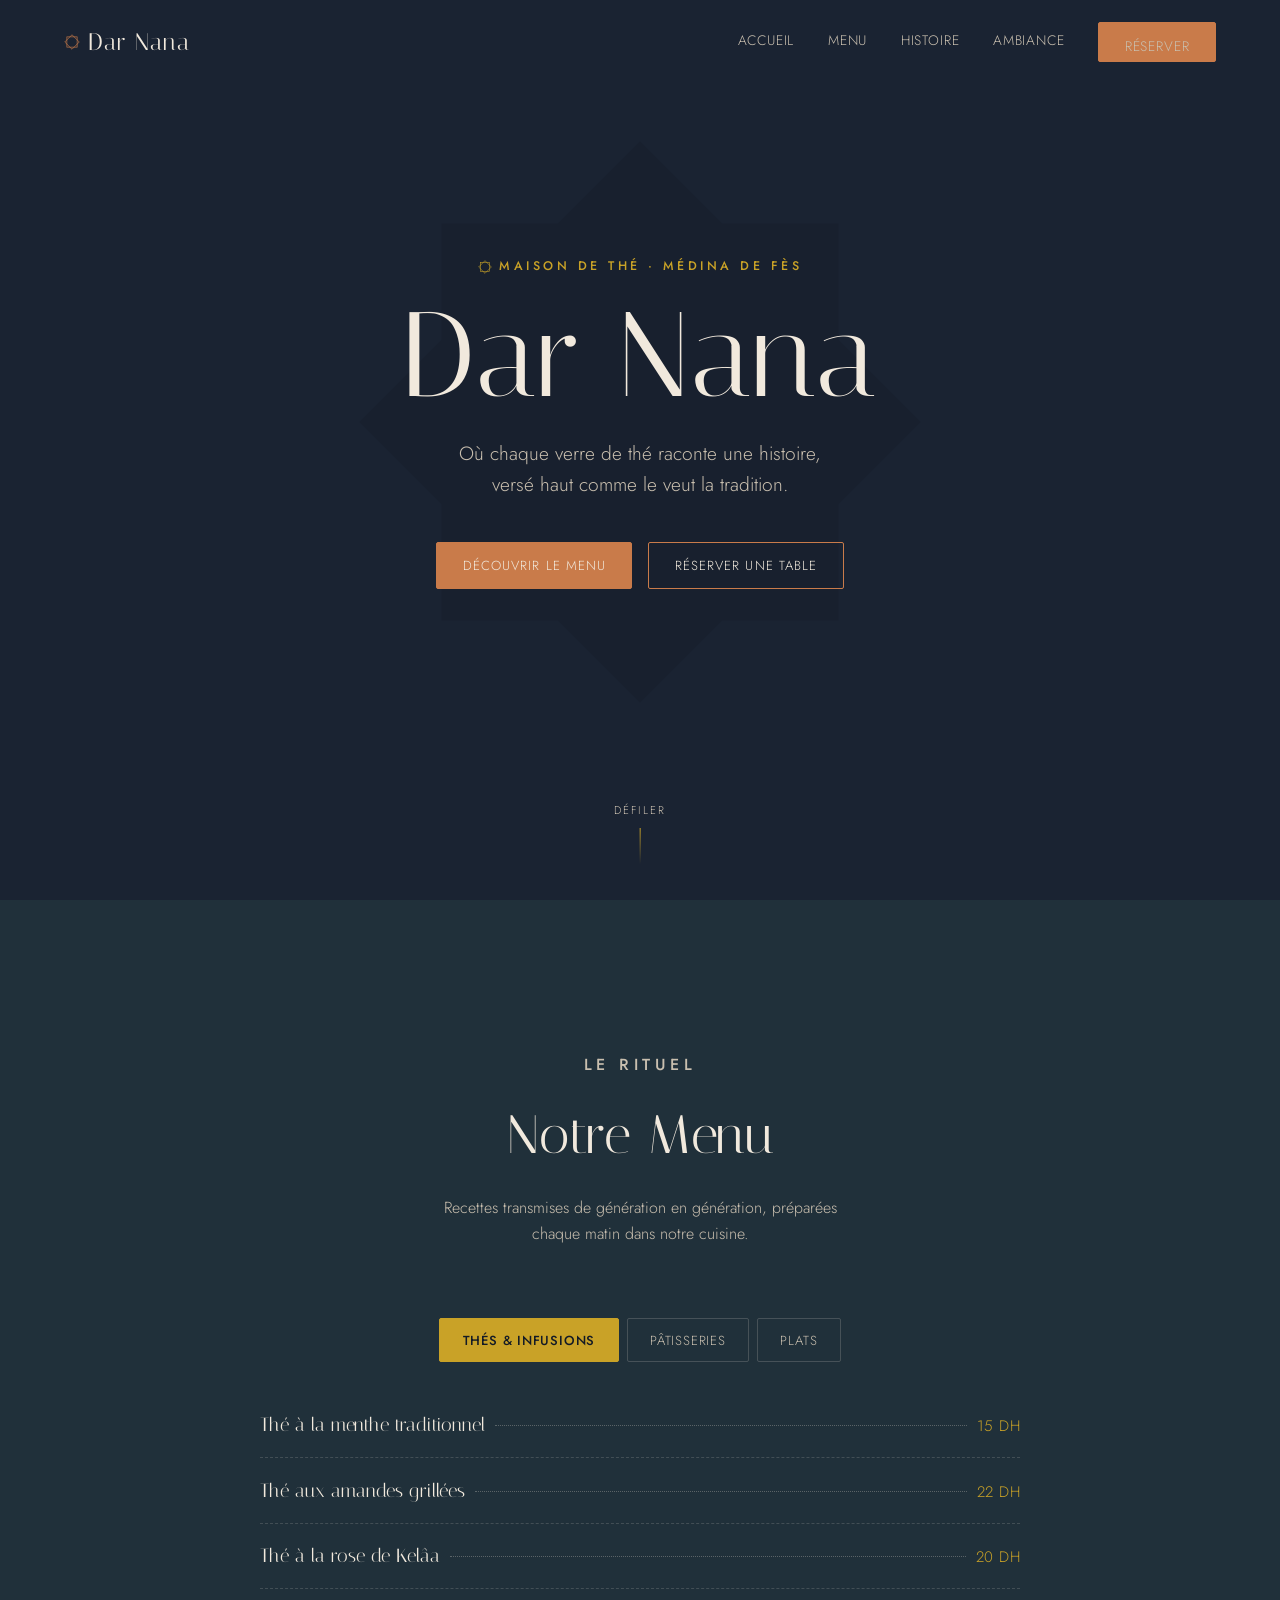
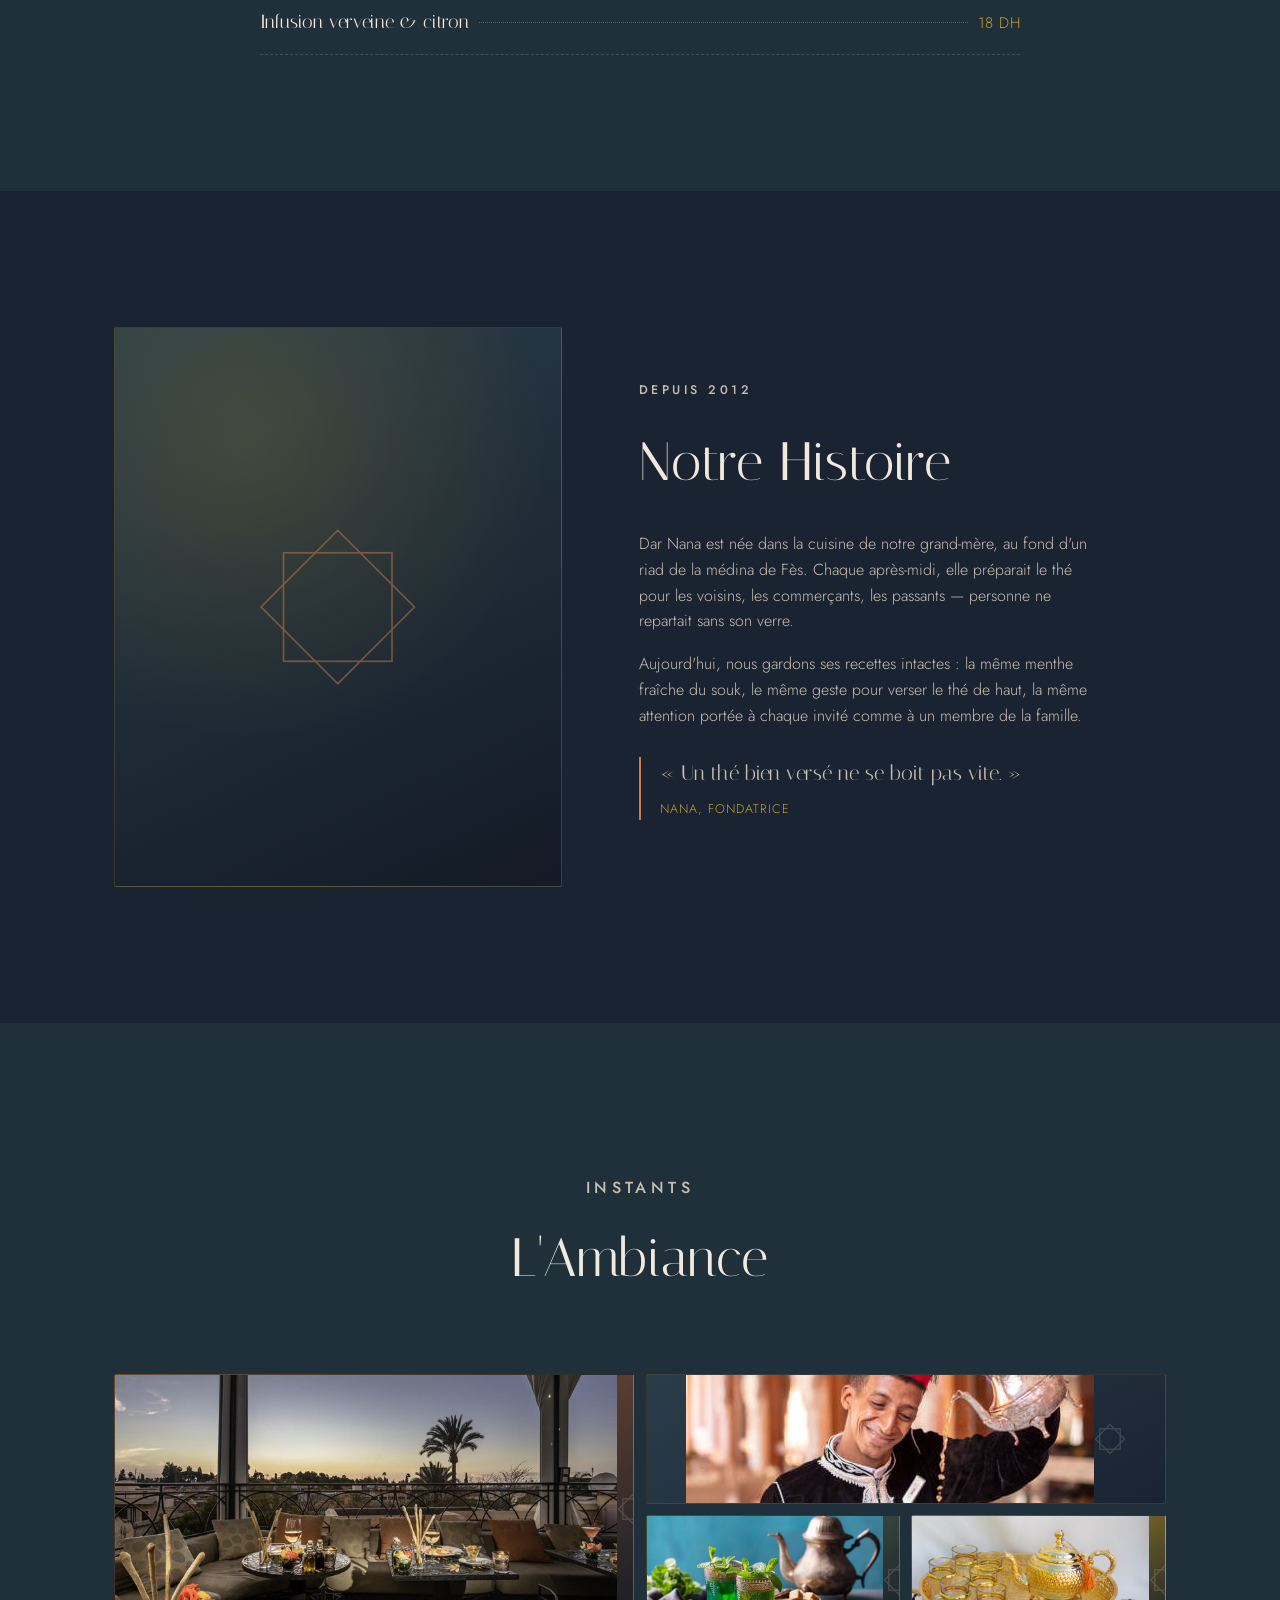
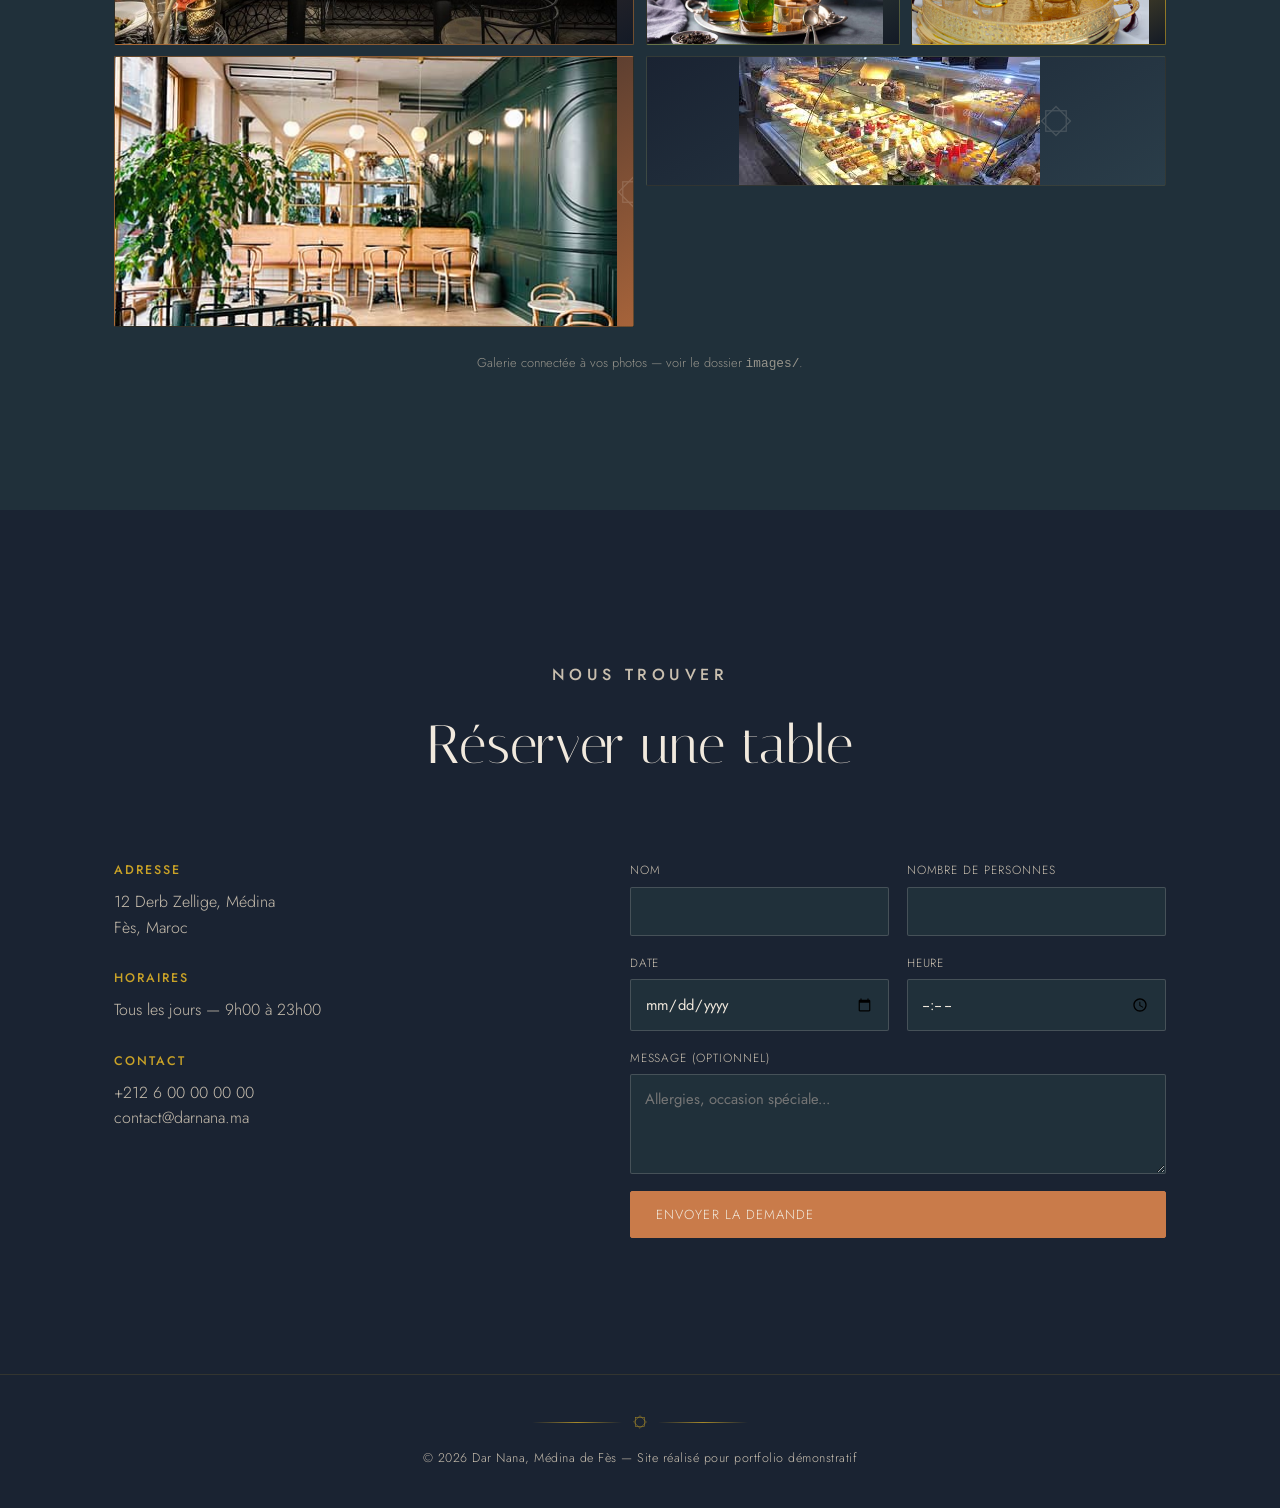
==== commit 1366151f: "Update index.html" ====
--- a/index.html
+++ b/index.html
@@ -1,4 +1,4 @@
-<!DOCTYPE html>
+ <!DOCTYPE html>
 <html lang="fr">
 <head>
 <meta charset="UTF-8">
@@ -8,7 +8,7 @@
 <link rel="preconnect" href="https://fonts.googleapis.com">
 <link rel="preconnect" href="https://fonts.gstatic.com" crossorigin>
 <link href="https://fonts.googleapis.com/css2?family=Italiana&family=Jost:wght@300;400;500;600&display=swap" rel="stylesheet">
-<link rel="stylesheet" href=" style.css">
+<link rel="stylesheet" href="style.css">
 </head>
 <body>
 
@@ -172,31 +172,37 @@
       </div>
       <div class="gallery__grid reveal">
         <div class="gallery__item gallery__item--1">
+          <img src="patio.png" alt="Patio intérieur de Dar Nana avec fontaine en zellige" loading="lazy">
           <svg class="star8"><use href="#star8"></use></svg>
           <span class="gallery__caption">Le patio</span>
         </div>
         <div class="gallery__item gallery__item--2">
+          <img src="service-the.jpg" alt="Service traditionnel du thé à la menthe versé de haut" loading="lazy">
           <svg class="star8"><use href="#star8"></use></svg>
           <span class="gallery__caption">Service du thé</span>
         </div>
         <div class="gallery__item gallery__item--3">
+          <img src="menthe.jpg" alt="Bouquet de menthe fraîche du souk" loading="lazy">
           <svg class="star8"><use href="#star8"></use></svg>
           <span class="gallery__caption">Menthe fraîche</span>
         </div>
         <div class="gallery__item gallery__item--4">
+          <img src="plateau.jpg" alt="Plateau de cuivre traditionnel" loading="lazy">
           <svg class="star8"><use href="#star8"></use></svg>
           <span class="gallery__caption">Plateau de cuivre</span>
         </div>
         <div class="gallery__item gallery__item--5">
+          <img src="coin-lecture.jpg" alt="Coin lecture avec coussins et lanternes" loading="lazy">
           <svg class="star8"><use href="#star8"></use></svg>
           <span class="gallery__caption">Coin lecture</span>
         </div>
         <div class="gallery__item gallery__item--6">
+          <img src="patisseries.jpg" alt="Assortiment de pâtisseries marocaines du jour" loading="lazy">
           <svg class="star8"><use href="#star8"></use></svg>
           <span class="gallery__caption">Pâtisseries du jour</span>
         </div>
       </div>
-      <p class="gallery__note">Photos à venir — remplacez ces blocs par vos propres visuels.</p>
+      <p class="gallery__note">Galerie connectée à vos photos — voir le dossier <code>images/</code>.</p>
     </div>
   </section>
 
